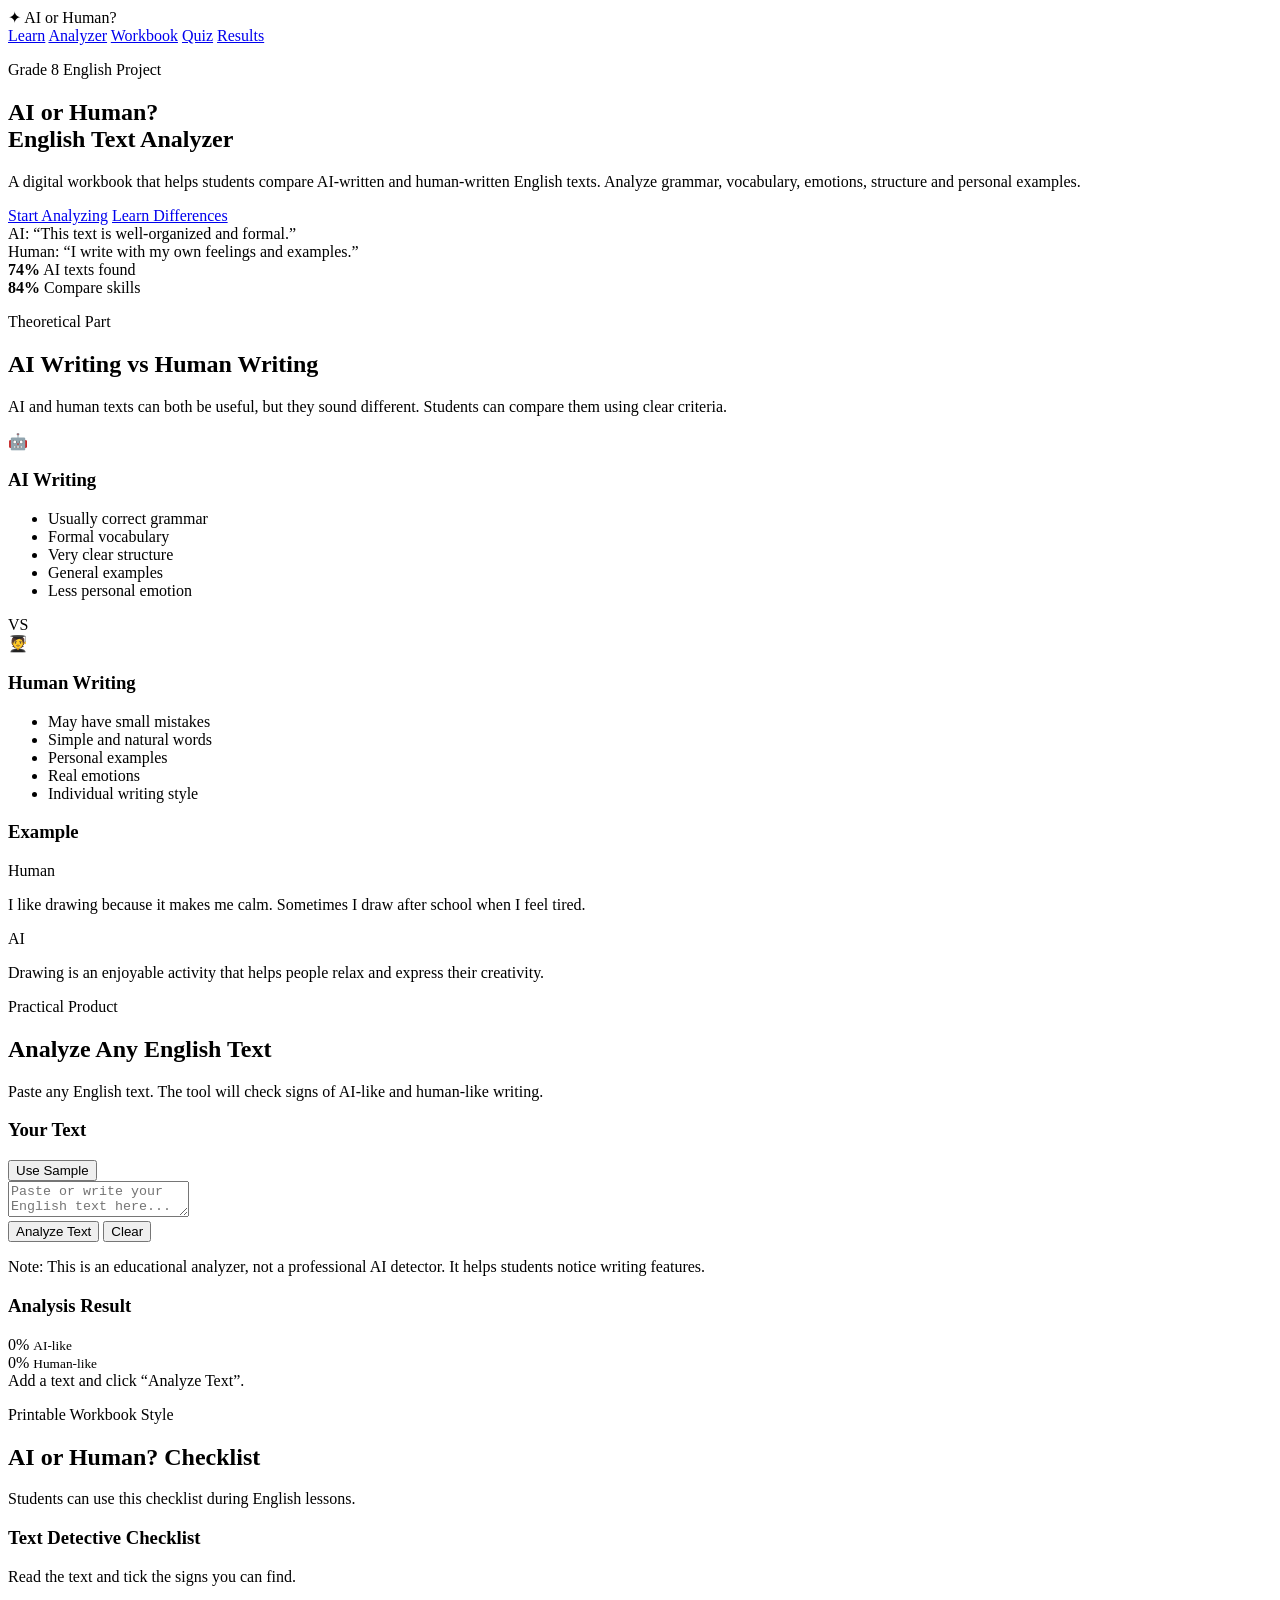
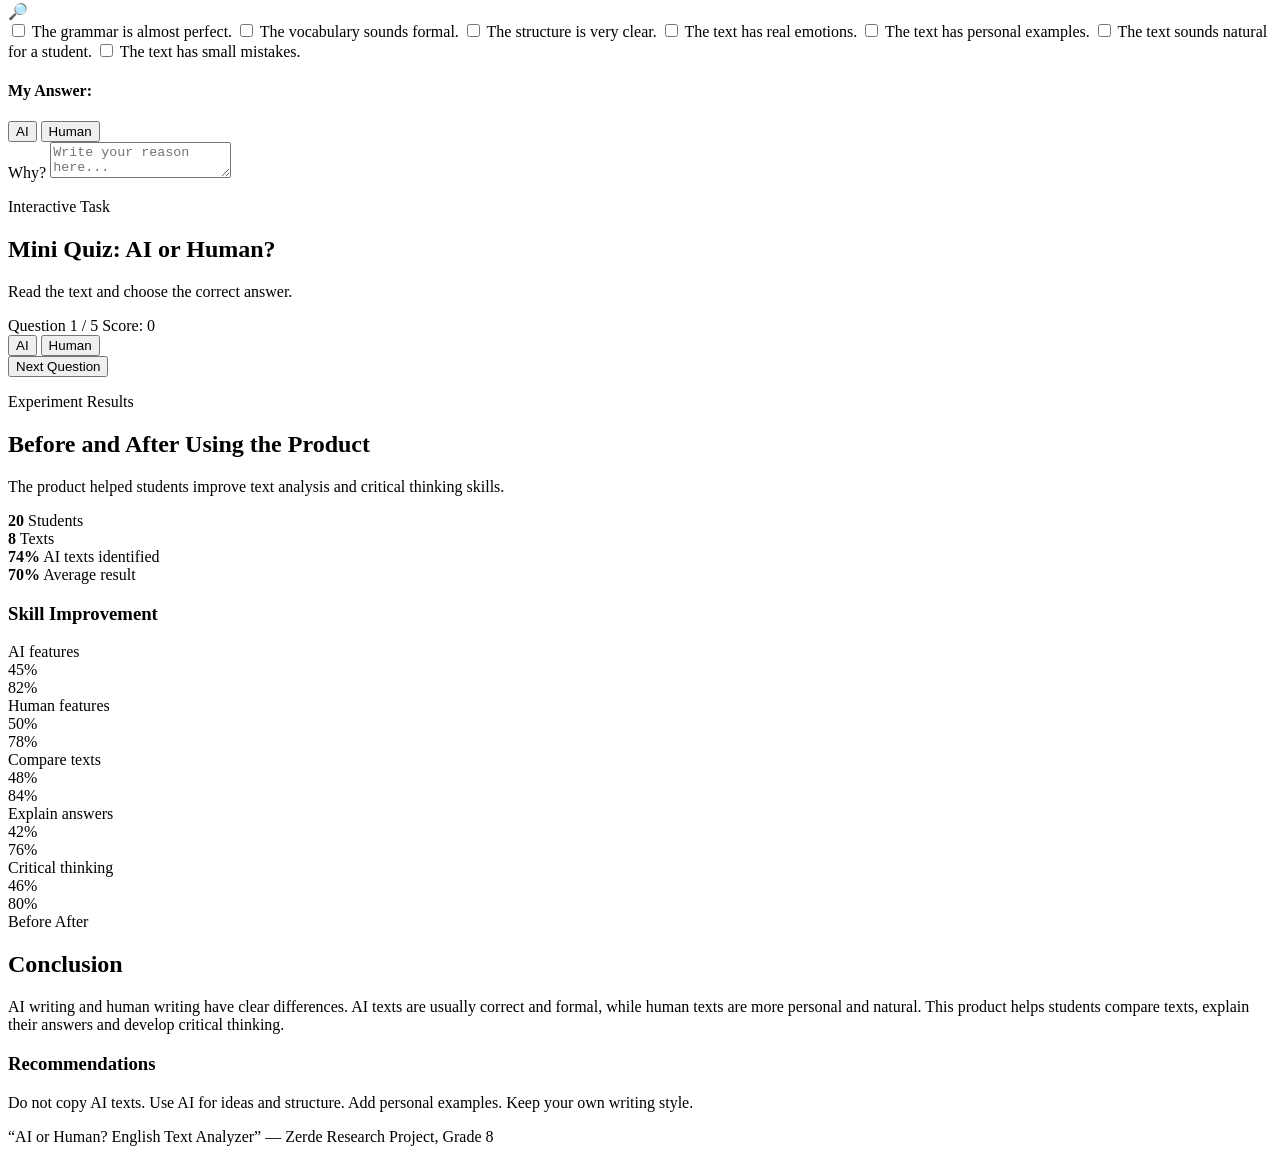
==== index.html @ d3df3024 "Add index.html for AI vs Human text analysis" ====
<!DOCTYPE html>
<html lang="en">
<head>
  <meta charset="UTF-8" />
  <meta name="viewport" content="width=device-width, initial-scale=1.0" />
  <title>AI or Human? English Text Analyzer</title>

  <link rel="stylesheet" href="css/style.css" />

  <link rel="preconnect" href="https://fonts.googleapis.com">
  <link rel="preconnect" href="https://fonts.gstatic.com" crossorigin>
  <link 
    href="https://fonts.googleapis.com/css2?family=Fredoka:wght@500;600;700&family=Nunito:wght@400;600;700;800&display=swap" 
    rel="stylesheet"
  >
</head>

<body>
  <header class="hero">
    <nav class="navbar">
      <div class="logo">
        <span class="logo-icon">✦</span>
        <span>AI or Human?</span>
      </div>

      <div class="nav-links">
        <a href="#learn">Learn</a>
        <a href="#analyzer">Analyzer</a>
        <a href="#workbook">Workbook</a>
        <a href="#quiz">Quiz</a>
        <a href="#results">Results</a>
      </div>
    </nav>

    <section class="hero-content">
      <div class="hero-text">
        <p class="tag">Grade 8 English Project</p>
        <h1>AI or Human? <br><span>English Text Analyzer</span></h1>
        <p class="hero-description">
          A digital workbook that helps students compare AI-written and human-written English texts.
          Analyze grammar, vocabulary, emotions, structure and personal examples.
        </p>

        <div class="hero-buttons">
          <a href="#analyzer" class="btn primary">Start Analyzing</a>
          <a href="#learn" class="btn secondary">Learn Differences</a>
        </div>
      </div>

      <div class="hero-card">
        <div class="robot-face">
          <div class="eyes">
            <span></span>
            <span></span>
          </div>
          <div class="mouth"></div>
        </div>

        <div class="chat-bubble ai">
          AI: “This text is well-organized and formal.”
        </div>

        <div class="chat-bubble human">
          Human: “I write with my own feelings and examples.”
        </div>

        <div class="mini-stats">
          <div>
            <strong>74%</strong>
            <span>AI texts found</span>
          </div>
          <div>
            <strong>84%</strong>
            <span>Compare skills</span>
          </div>
        </div>
      </div>
    </section>
  </header>

  <main>
    <section id="learn" class="section">
      <div class="section-heading">
        <p class="tag">Theoretical Part</p>
        <h2>AI Writing vs Human Writing</h2>
        <p>
          AI and human texts can both be useful, but they sound different.
          Students can compare them using clear criteria.
        </p>
      </div>

      <div class="comparison-grid">
        <div class="compare-card ai-card">
          <div class="card-icon">🤖</div>
          <h3>AI Writing</h3>
          <ul>
            <li>Usually correct grammar</li>
            <li>Formal vocabulary</li>
            <li>Very clear structure</li>
            <li>General examples</li>
            <li>Less personal emotion</li>
          </ul>
        </div>

        <div class="vs-circle">VS</div>

        <div class="compare-card human-card">
          <div class="card-icon">🧑‍🎓</div>
          <h3>Human Writing</h3>
          <ul>
            <li>May have small mistakes</li>
            <li>Simple and natural words</li>
            <li>Personal examples</li>
            <li>Real emotions</li>
            <li>Individual writing style</li>
          </ul>
        </div>
      </div>

      <div class="example-box">
        <h3>Example</h3>
        <div class="example-columns">
          <div>
            <span class="label human-label">Human</span>
            <p>I like drawing because it makes me calm. Sometimes I draw after school when I feel tired.</p>
          </div>

          <div>
            <span class="label ai-label">AI</span>
            <p>Drawing is an enjoyable activity that helps people relax and express their creativity.</p>
          </div>
        </div>
      </div>
    </section>

    <section id="analyzer" class="section analyzer-section">
      <div class="section-heading">
        <p class="tag">Practical Product</p>
        <h2>Analyze Any English Text</h2>
        <p>
          Paste any English text. The tool will check signs of AI-like and human-like writing.
        </p>
      </div>

      <div class="analyzer-layout">
        <div class="textarea-card">
          <div class="card-top">
            <h3>Your Text</h3>
            <button id="sampleBtn" class="small-btn">Use Sample</button>
          </div>

          <textarea 
            id="textInput" 
            placeholder="Paste or write your English text here..."
          ></textarea>

          <div class="analyzer-actions">
            <button id="analyzeBtn" class="btn primary">Analyze Text</button>
            <button id="clearBtn" class="btn ghost">Clear</button>
          </div>

          <p class="note">
            Note: This is an educational analyzer, not a professional AI detector.
            It helps students notice writing features.
          </p>
        </div>

        <div class="result-card">
          <h3>Analysis Result</h3>

          <div class="score-wrapper">
            <div class="circle-score" id="aiScoreCircle">
              <span id="aiPercent">0%</span>
              <small>AI-like</small>
            </div>

            <div class="circle-score human-score" id="humanScoreCircle">
              <span id="humanPercent">0%</span>
              <small>Human-like</small>
            </div>
          </div>

          <div class="result-verdict" id="verdict">
            Add a text and click “Analyze Text”.
          </div>

          <div class="feedback-list" id="feedbackList"></div>
        </div>
      </div>
    </section>

    <section id="workbook" class="section workbook-section">
      <div class="section-heading">
        <p class="tag">Printable Workbook Style</p>
        <h2>AI or Human? Checklist</h2>
        <p>
          Students can use this checklist during English lessons.
        </p>
      </div>

      <div class="workbook-card">
        <div class="workbook-header">
          <div>
            <h3>Text Detective Checklist</h3>
            <p>Read the text and tick the signs you can find.</p>
          </div>
          <div class="magnifier">🔎</div>
        </div>

        <div class="checklist">
          <label><input type="checkbox"> The grammar is almost perfect.</label>
          <label><input type="checkbox"> The vocabulary sounds formal.</label>
          <label><input type="checkbox"> The structure is very clear.</label>
          <label><input type="checkbox"> The text has real emotions.</label>
          <label><input type="checkbox"> The text has personal examples.</label>
          <label><input type="checkbox"> The text sounds natural for a student.</label>
          <label><input type="checkbox"> The text has small mistakes.</label>
        </div>

        <div class="answer-box">
          <h4>My Answer:</h4>
          <div class="choice-row">
            <button class="choice-chip">AI</button>
            <button class="choice-chip">Human</button>
          </div>

          <label for="reason">Why?</label>
          <textarea id="reason" placeholder="Write your reason here..."></textarea>
        </div>
      </div>
    </section>

    <section id="quiz" class="section quiz-section">
      <div class="section-heading">
        <p class="tag">Interactive Task</p>
        <h2>Mini Quiz: AI or Human?</h2>
        <p>
          Read the text and choose the correct answer.
        </p>
      </div>

      <div class="quiz-card">
        <div class="quiz-progress">
          <span id="questionNumber">Question 1 / 5</span>
          <span id="quizScore">Score: 0</span>
        </div>

        <div class="quiz-text" id="quizText"></div>

        <div class="quiz-buttons">
          <button class="btn ai-choice" data-answer="AI">AI</button>
          <button class="btn human-choice" data-answer="Human">Human</button>
        </div>

        <div class="quiz-feedback" id="quizFeedback"></div>

        <button id="nextBtn" class="btn secondary next-btn">Next Question</button>
      </div>
    </section>

    <section id="results" class="section results-section">
      <div class="section-heading">
        <p class="tag">Experiment Results</p>
        <h2>Before and After Using the Product</h2>
        <p>
          The product helped students improve text analysis and critical thinking skills.
        </p>
      </div>

      <div class="stats-grid">
        <div class="stat-card">
          <strong>20</strong>
          <span>Students</span>
        </div>
        <div class="stat-card">
          <strong>8</strong>
          <span>Texts</span>
        </div>
        <div class="stat-card">
          <strong>74%</strong>
          <span>AI texts identified</span>
        </div>
        <div class="stat-card">
          <strong>70%</strong>
          <span>Average result</span>
        </div>
      </div>

      <div class="bars-card">
        <h3>Skill Improvement</h3>

        <div class="bar-row">
          <span>AI features</span>
          <div class="bar-bg"><div class="bar before" style="width:45%">45%</div></div>
          <div class="bar-bg"><div class="bar after" style="width:82%">82%</div></div>
        </div>

        <div class="bar-row">
          <span>Human features</span>
          <div class="bar-bg"><div class="bar before" style="width:50%">50%</div></div>
          <div class="bar-bg"><div class="bar after" style="width:78%">78%</div></div>
        </div>

        <div class="bar-row">
          <span>Compare texts</span>
          <div class="bar-bg"><div class="bar before" style="width:48%">48%</div></div>
          <div class="bar-bg"><div class="bar after" style="width:84%">84%</div></div>
        </div>

        <div class="bar-row">
          <span>Explain answers</span>
          <div class="bar-bg"><div class="bar before" style="width:42%">42%</div></div>
          <div class="bar-bg"><div class="bar after" style="width:76%">76%</div></div>
        </div>

        <div class="bar-row">
          <span>Critical thinking</span>
          <div class="bar-bg"><div class="bar before" style="width:46%">46%</div></div>
          <div class="bar-bg"><div class="bar after" style="width:80%">80%</div></div>
        </div>

        <div class="legend">
          <span><i class="before-dot"></i> Before</span>
          <span><i class="after-dot"></i> After</span>
        </div>
      </div>
    </section>

    <section class="section conclusion-section">
      <div class="conclusion-card">
        <h2>Conclusion</h2>
        <p>
          AI writing and human writing have clear differences. AI texts are usually correct and formal,
          while human texts are more personal and natural. This product helps students compare texts,
          explain their answers and develop critical thinking.
        </p>

        <h3>Recommendations</h3>
        <div class="recommendations">
          <span>Do not copy AI texts.</span>
          <span>Use AI for ideas and structure.</span>
          <span>Add personal examples.</span>
          <span>Keep your own writing style.</span>
        </div>
      </div>
    </section>
  </main>

  <footer>
    <p>
      “AI or Human? English Text Analyzer” — Zerde Research Project, Grade 8
    </p>
  </footer>

  <script src="js/script.js"></script>
</body>
</html>
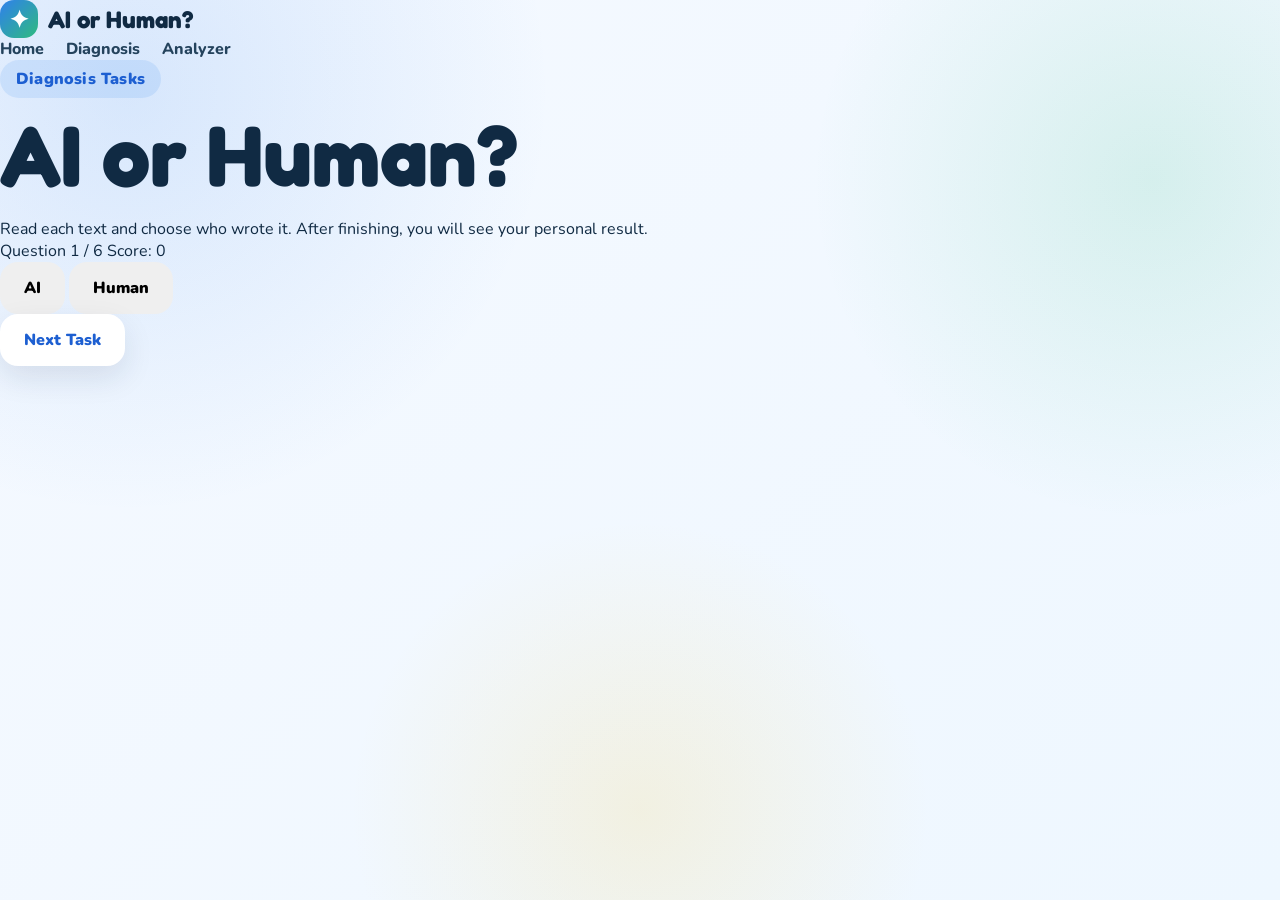
==== commit 571a5075: "Update index.html" ====
--- a/index.html
+++ b/index.html
@@ -3,355 +3,58 @@
 <head>
   <meta charset="UTF-8" />
   <meta name="viewport" content="width=device-width, initial-scale=1.0" />
-  <title>AI or Human? English Text Analyzer</title>
-
+  <title>Diagnosis Tasks</title>
   <link rel="stylesheet" href="css/style.css" />
 
   <link rel="preconnect" href="https://fonts.googleapis.com">
   <link rel="preconnect" href="https://fonts.gstatic.com" crossorigin>
   <link 
-    href="https://fonts.googleapis.com/css2?family=Fredoka:wght@500;600;700&family=Nunito:wght@400;600;700;800&display=swap" 
-    rel="stylesheet"
-  >
+    href="https://fonts.googleapis.com/css2?family=Fredoka:wght@500;600;700&family=Nunito:wght@400;600;700;800;900&display=swap" 
+    rel="stylesheet">
 </head>
 
 <body>
-  <header class="hero">
-    <nav class="navbar">
-      <div class="logo">
-        <span class="logo-icon">✦</span>
-        <span>AI or Human?</span>
+  <nav class="nav page-nav">
+    <div class="logo">
+      <span class="logo-icon">✦</span>
+      <span>AI or Human?</span>
+    </div>
+
+    <div class="nav-links">
+      <a href="index.html">Home</a>
+      <a href="tasks.html">Diagnosis</a>
+      <a href="analyzer.html">Analyzer</a>
+    </div>
+  </nav>
+
+  <main class="page-main">
+    <section class="section-title">
+      <p class="tag">Diagnosis Tasks</p>
+      <h1 class="page-title">AI or Human?</h1>
+      <p>
+        Read each text and choose who wrote it. After finishing, you will see your personal result.
+      </p>
+    </section>
+
+    <section class="diagnosis-card">
+      <div class="progress-row">
+        <span id="questionCounter">Question 1 / 6</span>
+        <span id="liveScore">Score: 0</span>
       </div>
 
-      <div class="nav-links">
-        <a href="#learn">Learn</a>
-        <a href="#analyzer">Analyzer</a>
-        <a href="#workbook">Workbook</a>
-        <a href="#quiz">Quiz</a>
-        <a href="#results">Results</a>
-      </div>
-    </nav>
+      <div class="task-text" id="taskText"></div>
 
-    <section class="hero-content">
-      <div class="hero-text">
-        <p class="tag">Grade 8 English Project</p>
-        <h1>AI or Human? <br><span>English Text Analyzer</span></h1>
-        <p class="hero-description">
-          A digital workbook that helps students compare AI-written and human-written English texts.
-          Analyze grammar, vocabulary, emotions, structure and personal examples.
-        </p>
-
-        <div class="hero-buttons">
-          <a href="#analyzer" class="btn primary">Start Analyzing</a>
-          <a href="#learn" class="btn secondary">Learn Differences</a>
-        </div>
+      <div class="task-buttons">
+        <button class="btn ai-btn" id="aiBtn">AI</button>
+        <button class="btn human-btn" id="humanBtn">Human</button>
       </div>
 
-      <div class="hero-card">
-        <div class="robot-face">
-          <div class="eyes">
-            <span></span>
-            <span></span>
-          </div>
-          <div class="mouth"></div>
-        </div>
+      <div class="task-feedback" id="taskFeedback"></div>
 
-        <div class="chat-bubble ai">
-          AI: “This text is well-organized and formal.”
-        </div>
-
-        <div class="chat-bubble human">
-          Human: “I write with my own feelings and examples.”
-        </div>
-
-        <div class="mini-stats">
-          <div>
-            <strong>74%</strong>
-            <span>AI texts found</span>
-          </div>
-          <div>
-            <strong>84%</strong>
-            <span>Compare skills</span>
-          </div>
-        </div>
-      </div>
-    </section>
-  </header>
-
-  <main>
-    <section id="learn" class="section">
-      <div class="section-heading">
-        <p class="tag">Theoretical Part</p>
-        <h2>AI Writing vs Human Writing</h2>
-        <p>
-          AI and human texts can both be useful, but they sound different.
-          Students can compare them using clear criteria.
-        </p>
-      </div>
-
-      <div class="comparison-grid">
-        <div class="compare-card ai-card">
-          <div class="card-icon">🤖</div>
-          <h3>AI Writing</h3>
-          <ul>
-            <li>Usually correct grammar</li>
-            <li>Formal vocabulary</li>
-            <li>Very clear structure</li>
-            <li>General examples</li>
-            <li>Less personal emotion</li>
-          </ul>
-        </div>
-
-        <div class="vs-circle">VS</div>
-
-        <div class="compare-card human-card">
-          <div class="card-icon">🧑‍🎓</div>
-          <h3>Human Writing</h3>
-          <ul>
-            <li>May have small mistakes</li>
-            <li>Simple and natural words</li>
-            <li>Personal examples</li>
-            <li>Real emotions</li>
-            <li>Individual writing style</li>
-          </ul>
-        </div>
-      </div>
-
-      <div class="example-box">
-        <h3>Example</h3>
-        <div class="example-columns">
-          <div>
-            <span class="label human-label">Human</span>
-            <p>I like drawing because it makes me calm. Sometimes I draw after school when I feel tired.</p>
-          </div>
-
-          <div>
-            <span class="label ai-label">AI</span>
-            <p>Drawing is an enjoyable activity that helps people relax and express their creativity.</p>
-          </div>
-        </div>
-      </div>
-    </section>
-
-    <section id="analyzer" class="section analyzer-section">
-      <div class="section-heading">
-        <p class="tag">Practical Product</p>
-        <h2>Analyze Any English Text</h2>
-        <p>
-          Paste any English text. The tool will check signs of AI-like and human-like writing.
-        </p>
-      </div>
-
-      <div class="analyzer-layout">
-        <div class="textarea-card">
-          <div class="card-top">
-            <h3>Your Text</h3>
-            <button id="sampleBtn" class="small-btn">Use Sample</button>
-          </div>
-
-          <textarea 
-            id="textInput" 
-            placeholder="Paste or write your English text here..."
-          ></textarea>
-
-          <div class="analyzer-actions">
-            <button id="analyzeBtn" class="btn primary">Analyze Text</button>
-            <button id="clearBtn" class="btn ghost">Clear</button>
-          </div>
-
-          <p class="note">
-            Note: This is an educational analyzer, not a professional AI detector.
-            It helps students notice writing features.
-          </p>
-        </div>
-
-        <div class="result-card">
-          <h3>Analysis Result</h3>
-
-          <div class="score-wrapper">
-            <div class="circle-score" id="aiScoreCircle">
-              <span id="aiPercent">0%</span>
-              <small>AI-like</small>
-            </div>
-
-            <div class="circle-score human-score" id="humanScoreCircle">
-              <span id="humanPercent">0%</span>
-              <small>Human-like</small>
-            </div>
-          </div>
-
-          <div class="result-verdict" id="verdict">
-            Add a text and click “Analyze Text”.
-          </div>
-
-          <div class="feedback-list" id="feedbackList"></div>
-        </div>
-      </div>
-    </section>
-
-    <section id="workbook" class="section workbook-section">
-      <div class="section-heading">
-        <p class="tag">Printable Workbook Style</p>
-        <h2>AI or Human? Checklist</h2>
-        <p>
-          Students can use this checklist during English lessons.
-        </p>
-      </div>
-
-      <div class="workbook-card">
-        <div class="workbook-header">
-          <div>
-            <h3>Text Detective Checklist</h3>
-            <p>Read the text and tick the signs you can find.</p>
-          </div>
-          <div class="magnifier">🔎</div>
-        </div>
-
-        <div class="checklist">
-          <label><input type="checkbox"> The grammar is almost perfect.</label>
-          <label><input type="checkbox"> The vocabulary sounds formal.</label>
-          <label><input type="checkbox"> The structure is very clear.</label>
-          <label><input type="checkbox"> The text has real emotions.</label>
-          <label><input type="checkbox"> The text has personal examples.</label>
-          <label><input type="checkbox"> The text sounds natural for a student.</label>
-          <label><input type="checkbox"> The text has small mistakes.</label>
-        </div>
-
-        <div class="answer-box">
-          <h4>My Answer:</h4>
-          <div class="choice-row">
-            <button class="choice-chip">AI</button>
-            <button class="choice-chip">Human</button>
-          </div>
-
-          <label for="reason">Why?</label>
-          <textarea id="reason" placeholder="Write your reason here..."></textarea>
-        </div>
-      </div>
-    </section>
-
-    <section id="quiz" class="section quiz-section">
-      <div class="section-heading">
-        <p class="tag">Interactive Task</p>
-        <h2>Mini Quiz: AI or Human?</h2>
-        <p>
-          Read the text and choose the correct answer.
-        </p>
-      </div>
-
-      <div class="quiz-card">
-        <div class="quiz-progress">
-          <span id="questionNumber">Question 1 / 5</span>
-          <span id="quizScore">Score: 0</span>
-        </div>
-
-        <div class="quiz-text" id="quizText"></div>
-
-        <div class="quiz-buttons">
-          <button class="btn ai-choice" data-answer="AI">AI</button>
-          <button class="btn human-choice" data-answer="Human">Human</button>
-        </div>
-
-        <div class="quiz-feedback" id="quizFeedback"></div>
-
-        <button id="nextBtn" class="btn secondary next-btn">Next Question</button>
-      </div>
-    </section>
-
-    <section id="results" class="section results-section">
-      <div class="section-heading">
-        <p class="tag">Experiment Results</p>
-        <h2>Before and After Using the Product</h2>
-        <p>
-          The product helped students improve text analysis and critical thinking skills.
-        </p>
-      </div>
-
-      <div class="stats-grid">
-        <div class="stat-card">
-          <strong>20</strong>
-          <span>Students</span>
-        </div>
-        <div class="stat-card">
-          <strong>8</strong>
-          <span>Texts</span>
-        </div>
-        <div class="stat-card">
-          <strong>74%</strong>
-          <span>AI texts identified</span>
-        </div>
-        <div class="stat-card">
-          <strong>70%</strong>
-          <span>Average result</span>
-        </div>
-      </div>
-
-      <div class="bars-card">
-        <h3>Skill Improvement</h3>
-
-        <div class="bar-row">
-          <span>AI features</span>
-          <div class="bar-bg"><div class="bar before" style="width:45%">45%</div></div>
-          <div class="bar-bg"><div class="bar after" style="width:82%">82%</div></div>
-        </div>
-
-        <div class="bar-row">
-          <span>Human features</span>
-          <div class="bar-bg"><div class="bar before" style="width:50%">50%</div></div>
-          <div class="bar-bg"><div class="bar after" style="width:78%">78%</div></div>
-        </div>
-
-        <div class="bar-row">
-          <span>Compare texts</span>
-          <div class="bar-bg"><div class="bar before" style="width:48%">48%</div></div>
-          <div class="bar-bg"><div class="bar after" style="width:84%">84%</div></div>
-        </div>
-
-        <div class="bar-row">
-          <span>Explain answers</span>
-          <div class="bar-bg"><div class="bar before" style="width:42%">42%</div></div>
-          <div class="bar-bg"><div class="bar after" style="width:76%">76%</div></div>
-        </div>
-
-        <div class="bar-row">
-          <span>Critical thinking</span>
-          <div class="bar-bg"><div class="bar before" style="width:46%">46%</div></div>
-          <div class="bar-bg"><div class="bar after" style="width:80%">80%</div></div>
-        </div>
-
-        <div class="legend">
-          <span><i class="before-dot"></i> Before</span>
-          <span><i class="after-dot"></i> After</span>
-        </div>
-      </div>
-    </section>
-
-    <section class="section conclusion-section">
-      <div class="conclusion-card">
-        <h2>Conclusion</h2>
-        <p>
-          AI writing and human writing have clear differences. AI texts are usually correct and formal,
-          while human texts are more personal and natural. This product helps students compare texts,
-          explain their answers and develop critical thinking.
-        </p>
-
-        <h3>Recommendations</h3>
-        <div class="recommendations">
-          <span>Do not copy AI texts.</span>
-          <span>Use AI for ideas and structure.</span>
-          <span>Add personal examples.</span>
-          <span>Keep your own writing style.</span>
-        </div>
-      </div>
+      <button class="btn secondary next-task" id="nextBtn">Next Task</button>
     </section>
   </main>
 
-  <footer>
-    <p>
-      “AI or Human? English Text Analyzer” — Zerde Research Project, Grade 8
-    </p>
-  </footer>
-
-  <script src="js/script.js"></script>
+  <script src="js/tasks.js"></script>
 </body>
 </html>
--- a/css/style.css
+++ b/css/style.css
@@ -0,0 +1,963 @@
+:root {
+  --dark: #102a43;
+  --blue: #2f80ed;
+  --blue-dark: #1d5fd1;
+  --green: #2fbb7f;
+  --yellow: #f7c948;
+  --orange: #ff8a3d;
+  --pink: #ff6b9a;
+  --purple: #7c3aed;
+  --light: #f5f9ff;
+  --white: #ffffff;
+  --gray: #6b7280;
+  --shadow: 0 20px 50px rgba(16, 42, 67, 0.15);
+  --radius: 28px;
+}
+
+* {
+  margin: 0;
+  padding: 0;
+  box-sizing: border-box;
+}
+
+html {
+  scroll-behavior: smooth;
+}
+
+body {
+  font-family: "Nunito", sans-serif;
+  background: var(--light);
+  color: var(--dark);
+  overflow-x: hidden;
+}
+
+body::before {
+  content: "";
+  position: fixed;
+  inset: 0;
+  z-index: -2;
+  background:
+    radial-gradient(circle at 10% 10%, rgba(47, 128, 237, 0.15), transparent 30%),
+    radial-gradient(circle at 90% 20%, rgba(47, 187, 127, 0.14), transparent 25%),
+    radial-gradient(circle at 50% 90%, rgba(247, 201, 72, 0.16), transparent 28%),
+    linear-gradient(135deg, #f5f9ff, #eef7ff);
+}
+
+a {
+  text-decoration: none;
+  color: inherit;
+}
+
+ul {
+  list-style: none;
+}
+
+.hero {
+  min-height: 100vh;
+  padding: 24px 7%;
+  position: relative;
+}
+
+.navbar {
+  max-width: 1200px;
+  margin: 0 auto;
+  padding: 18px 22px;
+  border-radius: 999px;
+  background: rgba(255, 255, 255, 0.8);
+  box-shadow: 0 10px 30px rgba(16, 42, 67, 0.08);
+  backdrop-filter: blur(16px);
+  display: flex;
+  align-items: center;
+  justify-content: space-between;
+}
+
+.logo {
+  font-family: "Fredoka", sans-serif;
+  font-size: 24px;
+  font-weight: 700;
+  display: flex;
+  align-items: center;
+  gap: 10px;
+}
+
+.logo-icon {
+  width: 38px;
+  height: 38px;
+  border-radius: 14px;
+  background: linear-gradient(135deg, var(--blue), var(--green));
+  color: var(--white);
+  display: grid;
+  place-items: center;
+}
+
+.nav-links {
+  display: flex;
+  gap: 22px;
+  font-weight: 800;
+  color: #24435d;
+}
+
+.nav-links a {
+  transition: 0.25s;
+}
+
+.nav-links a:hover {
+  color: var(--blue);
+}
+
+.hero-content {
+  max-width: 1200px;
+  min-height: calc(100vh - 110px);
+  margin: 0 auto;
+  display: grid;
+  grid-template-columns: 1.05fr 0.95fr;
+  align-items: center;
+  gap: 50px;
+}
+
+.tag {
+  display: inline-block;
+  padding: 8px 16px;
+  background: rgba(47, 128, 237, 0.12);
+  color: var(--blue-dark);
+  border-radius: 999px;
+  font-weight: 900;
+  margin-bottom: 16px;
+  letter-spacing: 0.2px;
+}
+
+h1, h2, h3 {
+  font-family: "Fredoka", sans-serif;
+}
+
+h1 {
+  font-size: clamp(48px, 7vw, 86px);
+  line-height: 0.95;
+  margin-bottom: 22px;
+}
+
+h1 span {
+  color: var(--blue);
+}
+
+.hero-description {
+  font-size: 20px;
+  line-height: 1.65;
+  color: #3d5870;
+  max-width: 650px;
+}
+
+.hero-buttons {
+  display: flex;
+  gap: 15px;
+  margin-top: 32px;
+  flex-wrap: wrap;
+}
+
+.btn {
+  border: none;
+  cursor: pointer;
+  padding: 15px 24px;
+  border-radius: 18px;
+  font-family: "Nunito", sans-serif;
+  font-weight: 900;
+  font-size: 16px;
+  transition: 0.25s;
+  display: inline-flex;
+  align-items: center;
+  justify-content: center;
+}
+
+.btn.primary {
+  background: linear-gradient(135deg, var(--blue), var(--purple));
+  color: var(--white);
+  box-shadow: 0 12px 30px rgba(47, 128, 237, 0.3);
+}
+
+.btn.primary:hover {
+  transform: translateY(-3px);
+}
+
+.btn.secondary {
+  background: var(--white);
+  color: var(--blue-dark);
+  box-shadow: 0 12px 30px rgba(16, 42, 67, 0.1);
+}
+
+.btn.secondary:hover {
+  transform: translateY(-3px);
+}
+
+.btn.ghost {
+  background: transparent;
+  color: var(--blue-dark);
+  border: 2px solid rgba(47, 128, 237, 0.22);
+}
+
+.hero-card {
+  position: relative;
+  min-height: 520px;
+  border-radius: 40px;
+  background:
+    linear-gradient(160deg, rgba(255,255,255,0.95), rgba(255,255,255,0.65)),
+    radial-gradient(circle at 70% 15%, rgba(247, 201, 72, 0.35), transparent 35%),
+    radial-gradient(circle at 20% 80%, rgba(47, 187, 127, 0.25), transparent 30%);
+  box-shadow: var(--shadow);
+  padding: 35px;
+  overflow: hidden;
+}
+
+.hero-card::before {
+  content: "ABC";
+  position: absolute;
+  top: 28px;
+  right: 30px;
+  color: rgba(47, 128, 237, 0.12);
+  font-size: 80px;
+  font-weight: 900;
+  transform: rotate(10deg);
+}
+
+.robot-face {
+  width: 220px;
+  height: 170px;
+  background: linear-gradient(135deg, #dff3ff, #ffffff);
+  border: 5px solid #c8e7ff;
+  border-radius: 40px;
+  margin: 40px auto 25px;
+  position: relative;
+  box-shadow: 0 20px 35px rgba(47, 128, 237, 0.18);
+}
+
+.robot-face::before {
+  content: "";
+  position: absolute;
+  top: -45px;
+  left: 50%;
+  width: 5px;
+  height: 45px;
+  background: #84bdf7;
+  transform: translateX(-50%);
+}
+
+.robot-face::after {
+  content: "";
+  position: absolute;
+  top: -60px;
+  left: 50%;
+  width: 22px;
+  height: 22px;
+  background: var(--yellow);
+  border-radius: 50%;
+  transform: translateX(-50%);
+}
+
+.eyes {
+  display: flex;
+  justify-content: center;
+  gap: 42px;
+  padding-top: 48px;
+}
+
+.eyes span {
+  width: 32px;
+  height: 32px;
+  background: var(--blue);
+  border-radius: 50%;
+}
+
+.mouth {
+  width: 80px;
+  height: 22px;
+  border-bottom: 8px solid var(--green);
+  border-radius: 0 0 80px 80px;
+  margin: 28px auto 0;
+}
+
+.chat-bubble {
+  background: var(--white);
+  padding: 16px 18px;
+  border-radius: 24px;
+  box-shadow: 0 12px 25px rgba(16, 42, 67, 0.1);
+  max-width: 330px;
+  font-weight: 800;
+  line-height: 1.4;
+}
+
+.chat-bubble.ai {
+  margin: 10px 0 20px auto;
+  border-left: 6px solid var(--blue);
+}
+
+.chat-bubble.human {
+  margin: 0 auto 25px 0;
+  border-left: 6px solid var(--green);
+}
+
+.mini-stats {
+  display: grid;
+  grid-template-columns: 1fr 1fr;
+  gap: 14px;
+}
+
+.mini-stats div {
+  background: rgba(255,255,255,0.85);
+  border-radius: 24px;
+  padding: 20px;
+  text-align: center;
+  box-shadow: 0 10px 25px rgba(16, 42, 67, 0.08);
+}
+
+.mini-stats strong {
+  display: block;
+  font-size: 36px;
+  color: var(--blue);
+  font-family: "Fredoka", sans-serif;
+}
+
+.mini-stats span {
+  color: var(--gray);
+  font-weight: 800;
+}
+
+.section {
+  padding: 90px 7%;
+}
+
+.section-heading {
+  max-width: 760px;
+  text-align: center;
+  margin: 0 auto 42px;
+}
+
+.section-heading h2 {
+  font-size: clamp(34px, 4vw, 54px);
+  margin-bottom: 14px;
+}
+
+.section-heading p {
+  color: #49647a;
+  font-size: 18px;
+  line-height: 1.65;
+}
+
+.comparison-grid {
+  max-width: 1100px;
+  margin: 0 auto;
+  display: grid;
+  grid-template-columns: 1fr 90px 1fr;
+  gap: 25px;
+  align-items: center;
+}
+
+.compare-card {
+  background: var(--white);
+  padding: 34px;
+  border-radius: var(--radius);
+  box-shadow: var(--shadow);
+  position: relative;
+  overflow: hidden;
+}
+
+.compare-card::after {
+  content: "";
+  position: absolute;
+  width: 130px;
+  height: 130px;
+  right: -45px;
+  bottom: -45px;
+  border-radius: 50%;
+  background: rgba(47, 128, 237, 0.13);
+}
+
+.human-card::after {
+  background: rgba(47, 187, 127, 0.13);
+}
+
+.card-icon {
+  font-size: 55px;
+  margin-bottom: 12px;
+}
+
+.compare-card h3 {
+  font-size: 32px;
+  margin-bottom: 20px;
+}
+
+.compare-card li {
+  padding: 13px 0 13px 34px;
+  font-weight: 800;
+  position: relative;
+  border-bottom: 1px dashed rgba(16, 42, 67, 0.12);
+}
+
+.compare-card li::before {
+  content: "✓";
+  position: absolute;
+  left: 0;
+  color: var(--green);
+  font-weight: 900;
+}
+
+.vs-circle {
+  width: 90px;
+  height: 90px;
+  border-radius: 50%;
+  background: linear-gradient(135deg, var(--yellow), var(--orange));
+  display: grid;
+  place-items: center;
+  color: var(--white);
+  font-family: "Fredoka", sans-serif;
+  font-size: 28px;
+  box-shadow: 0 15px 35px rgba(255, 138, 61, 0.25);
+}
+
+.example-box {
+  max-width: 1100px;
+  margin: 35px auto 0;
+  background: linear-gradient(135deg, #ffffff, #f9fcff);
+  border-radius: var(--radius);
+  padding: 30px;
+  box-shadow: var(--shadow);
+}
+
+.example-box h3 {
+  font-size: 30px;
+  margin-bottom: 20px;
+}
+
+.example-columns {
+  display: grid;
+  grid-template-columns: 1fr 1fr;
+  gap: 18px;
+}
+
+.example-columns div {
+  padding: 22px;
+  border-radius: 22px;
+  background: #f4f8ff;
+}
+
+.example-columns p {
+  margin-top: 12px;
+  line-height: 1.6;
+  font-weight: 700;
+}
+
+.label {
+  display: inline-block;
+  border-radius: 999px;
+  padding: 7px 13px;
+  font-weight: 900;
+}
+
+.human-label {
+  background: rgba(47, 187, 127, 0.15);
+  color: #128755;
+}
+
+.ai-label {
+  background: rgba(47, 128, 237, 0.15);
+  color: var(--blue-dark);
+}
+
+.analyzer-layout {
+  max-width: 1150px;
+  margin: 0 auto;
+  display: grid;
+  grid-template-columns: 1.1fr 0.9fr;
+  gap: 26px;
+}
+
+.textarea-card,
+.result-card,
+.workbook-card,
+.quiz-card,
+.bars-card,
+.conclusion-card {
+  background: rgba(255,255,255,0.92);
+  border-radius: var(--radius);
+  padding: 30px;
+  box-shadow: var(--shadow);
+}
+
+.card-top,
+.quiz-progress,
+.workbook-header {
+  display: flex;
+  align-items: center;
+  justify-content: space-between;
+  gap: 14px;
+  margin-bottom: 18px;
+}
+
+.small-btn {
+  border: none;
+  background: rgba(47, 187, 127, 0.14);
+  color: #128755;
+  padding: 10px 15px;
+  border-radius: 14px;
+  font-weight: 900;
+  cursor: pointer;
+}
+
+textarea {
+  width: 100%;
+  min-height: 270px;
+  border: 2px solid rgba(47, 128, 237, 0.18);
+  border-radius: 22px;
+  padding: 18px;
+  font-size: 16px;
+  font-family: "Nunito", sans-serif;
+  color: var(--dark);
+  resize: vertical;
+  outline: none;
+  background: #fbfdff;
+}
+
+textarea:focus {
+  border-color: var(--blue);
+  box-shadow: 0 0 0 4px rgba(47, 128, 237, 0.08);
+}
+
+.analyzer-actions {
+  display: flex;
+  gap: 12px;
+  margin-top: 16px;
+  flex-wrap: wrap;
+}
+
+.note {
+  color: var(--gray);
+  font-size: 14px;
+  line-height: 1.5;
+  margin-top: 16px;
+}
+
+.result-card h3,
+.textarea-card h3,
+.workbook-card h3,
+.quiz-card h3,
+.bars-card h3 {
+  font-size: 28px;
+}
+
+.score-wrapper {
+  display: flex;
+  gap: 18px;
+  margin: 25px 0;
+  justify-content: center;
+}
+
+.circle-score {
+  width: 150px;
+  height: 150px;
+  border-radius: 50%;
+  background:
+    conic-gradient(var(--blue) 0deg, var(--blue) 0deg, #e6eef8 0deg);
+  display: grid;
+  place-items: center;
+  position: relative;
+}
+
+.circle-score::before {
+  content: "";
+  position: absolute;
+  width: 118px;
+  height: 118px;
+  border-radius: 50%;
+  background: white;
+}
+
+.circle-score span,
+.circle-score small {
+  position: relative;
+  z-index: 1;
+  display: block;
+  text-align: center;
+}
+
+.circle-score span {
+  font-size: 34px;
+  font-weight: 900;
+  color: var(--blue);
+  font-family: "Fredoka", sans-serif;
+}
+
+.circle-score small {
+  color: var(--gray);
+  font-weight: 900;
+}
+
+.human-score span {
+  color: var(--green);
+}
+
+.result-verdict {
+  padding: 18px;
+  border-radius: 20px;
+  background: #f3f8ff;
+  font-weight: 900;
+  line-height: 1.5;
+  margin-bottom: 18px;
+}
+
+.feedback-list {
+  display: grid;
+  gap: 12px;
+}
+
+.feedback-item {
+  padding: 15px;
+  border-radius: 18px;
+  background: #f8fbff;
+  border-left: 5px solid var(--blue);
+  font-weight: 800;
+  line-height: 1.45;
+}
+
+.feedback-item.human-type {
+  border-left-color: var(--green);
+}
+
+.workbook-card {
+  max-width: 900px;
+  margin: 0 auto;
+  background:
+    linear-gradient(white, white) padding-box,
+    repeating-linear-gradient(
+      45deg,
+      rgba(47, 128, 237, 0.4) 0 12px,
+      rgba(47, 187, 127, 0.4) 12px 24px,
+      rgba(247, 201, 72, 0.4) 24px 36px
+    ) border-box;
+  border: 6px solid transparent;
+}
+
+.magnifier {
+  font-size: 50px;
+}
+
+.workbook-header p {
+  color: var(--gray);
+  font-weight: 800;
+  margin-top: 6px;
+}
+
+.checklist {
+  display: grid;
+  grid-template-columns: 1fr 1fr;
+  gap: 14px;
+  margin: 22px 0;
+}
+
+.checklist label {
+  background: #f4f8ff;
+  padding: 15px;
+  border-radius: 18px;
+  font-weight: 850;
+  cursor: pointer;
+}
+
+.checklist input {
+  transform: scale(1.2);
+  margin-right: 10px;
+}
+
+.answer-box {
+  border-top: 2px dashed rgba(16, 42, 67, 0.16);
+  padding-top: 22px;
+}
+
+.answer-box h4 {
+  font-size: 22px;
+  margin-bottom: 14px;
+}
+
+.choice-row {
+  display: flex;
+  gap: 12px;
+  margin-bottom: 18px;
+}
+
+.choice-chip {
+  border: none;
+  background: linear-gradient(135deg, var(--blue), var(--purple));
+  color: white;
+  padding: 12px 22px;
+  border-radius: 999px;
+  font-weight: 900;
+}
+
+.choice-chip:last-child {
+  background: linear-gradient(135deg, var(--green), #16a085);
+}
+
+.answer-box textarea {
+  min-height: 120px;
+  margin-top: 8px;
+}
+
+.quiz-card {
+  max-width: 850px;
+  margin: 0 auto;
+}
+
+.quiz-progress span {
+  background: #f4f8ff;
+  padding: 10px 14px;
+  border-radius: 999px;
+  font-weight: 900;
+}
+
+.quiz-text {
+  background: linear-gradient(135deg, #f4f8ff, #ffffff);
+  border-radius: 24px;
+  padding: 26px;
+  font-size: 20px;
+  line-height: 1.65;
+  font-weight: 800;
+  margin-bottom: 20px;
+  border: 2px dashed rgba(47, 128, 237, 0.2);
+}
+
+.quiz-buttons {
+  display: grid;
+  grid-template-columns: 1fr 1fr;
+  gap: 14px;
+}
+
+.ai-choice {
+  background: linear-gradient(135deg, var(--blue), var(--purple));
+  color: white;
+}
+
+.human-choice {
+  background: linear-gradient(135deg, var(--green), #14a56f);
+  color: white;
+}
+
+.quiz-feedback {
+  margin-top: 18px;
+  padding: 18px;
+  border-radius: 18px;
+  background: #f4f8ff;
+  font-weight: 900;
+  line-height: 1.5;
+  display: none;
+}
+
+.next-btn {
+  margin-top: 16px;
+  display: none;
+}
+
+.stats-grid {
+  max-width: 1050px;
+  margin: 0 auto 26px;
+  display: grid;
+  grid-template-columns: repeat(4, 1fr);
+  gap: 18px;
+}
+
+.stat-card {
+  background: white;
+  border-radius: 24px;
+  padding: 28px;
+  text-align: center;
+  box-shadow: var(--shadow);
+}
+
+.stat-card strong {
+  display: block;
+  font-size: 44px;
+  font-family: "Fredoka", sans-serif;
+  color: var(--blue);
+}
+
+.stat-card span {
+  font-weight: 900;
+  color: var(--gray);
+}
+
+.bars-card {
+  max-width: 1050px;
+  margin: 0 auto;
+}
+
+.bar-row {
+  display: grid;
+  grid-template-columns: 180px 1fr 1fr;
+  gap: 14px;
+  align-items: center;
+  margin: 15px 0;
+}
+
+.bar-row span {
+  font-weight: 900;
+}
+
+.bar-bg {
+  background: #edf3fb;
+  border-radius: 999px;
+  overflow: hidden;
+  height: 30px;
+}
+
+.bar {
+  height: 100%;
+  border-radius: 999px;
+  color: white;
+  display: flex;
+  align-items: center;
+  justify-content: flex-end;
+  padding-right: 12px;
+  font-size: 13px;
+  font-weight: 900;
+}
+
+.before {
+  background: linear-gradient(135deg, #94a3b8, #64748b);
+}
+
+.after {
+  background: linear-gradient(135deg, var(--green), var(--blue));
+}
+
+.legend {
+  display: flex;
+  justify-content: center;
+  gap: 25px;
+  margin-top: 25px;
+  font-weight: 900;
+}
+
+.legend i {
+  width: 14px;
+  height: 14px;
+  border-radius: 50%;
+  display: inline-block;
+  margin-right: 8px;
+}
+
+.before-dot {
+  background: #64748b;
+}
+
+.after-dot {
+  background: var(--green);
+}
+
+.conclusion-card {
+  max-width: 950px;
+  margin: 0 auto;
+  text-align: center;
+  background:
+    linear-gradient(135deg, rgba(255,255,255,0.95), rgba(255,255,255,0.83)),
+    radial-gradient(circle at 20% 20%, rgba(47,128,237,0.18), transparent 35%);
+}
+
+.conclusion-card h2 {
+  font-size: 44px;
+  margin-bottom: 16px;
+}
+
+.conclusion-card p {
+  font-size: 20px;
+  line-height: 1.7;
+  color: #3d5870;
+  font-weight: 700;
+}
+
+.conclusion-card h3 {
+  font-size: 30px;
+  margin: 28px 0 15px;
+}
+
+.recommendations {
+  display: flex;
+  flex-wrap: wrap;
+  gap: 12px;
+  justify-content: center;
+}
+
+.recommendations span {
+  background: #f4f8ff;
+  border-radius: 999px;
+  padding: 12px 17px;
+  font-weight: 900;
+  color: var(--blue-dark);
+}
+
+footer {
+  padding: 28px 7%;
+  text-align: center;
+  color: var(--gray);
+  font-weight: 900;
+}
+
+@media (max-width: 950px) {
+  .nav-links {
+    display: none;
+  }
+
+  .hero-content,
+  .analyzer-layout,
+  .comparison-grid,
+  .example-columns {
+    grid-template-columns: 1fr;
+  }
+
+  .vs-circle {
+    margin: 0 auto;
+  }
+
+  .stats-grid {
+    grid-template-columns: 1fr 1fr;
+  }
+
+  .bar-row {
+    grid-template-columns: 1fr;
+    background: #f8fbff;
+    padding: 16px;
+    border-radius: 18px;
+  }
+
+  .checklist {
+    grid-template-columns: 1fr;
+  }
+
+  .hero-card {
+    min-height: auto;
+  }
+}
+
+@media (max-width: 560px) {
+  .hero {
+    padding: 18px 5%;
+  }
+
+  .section {
+    padding: 65px 5%;
+  }
+
+  .stats-grid {
+    grid-template-columns: 1fr;
+  }
+
+  .score-wrapper,
+  .quiz-buttons {
+    grid-template-columns: 1fr;
+    flex-direction: column;
+  }
+
+  .circle-score {
+    width: 135px;
+    height: 135px;
+  }
+
+  .circle-score::before {
+    width: 105px;
+    height: 105px;
+  }
+}
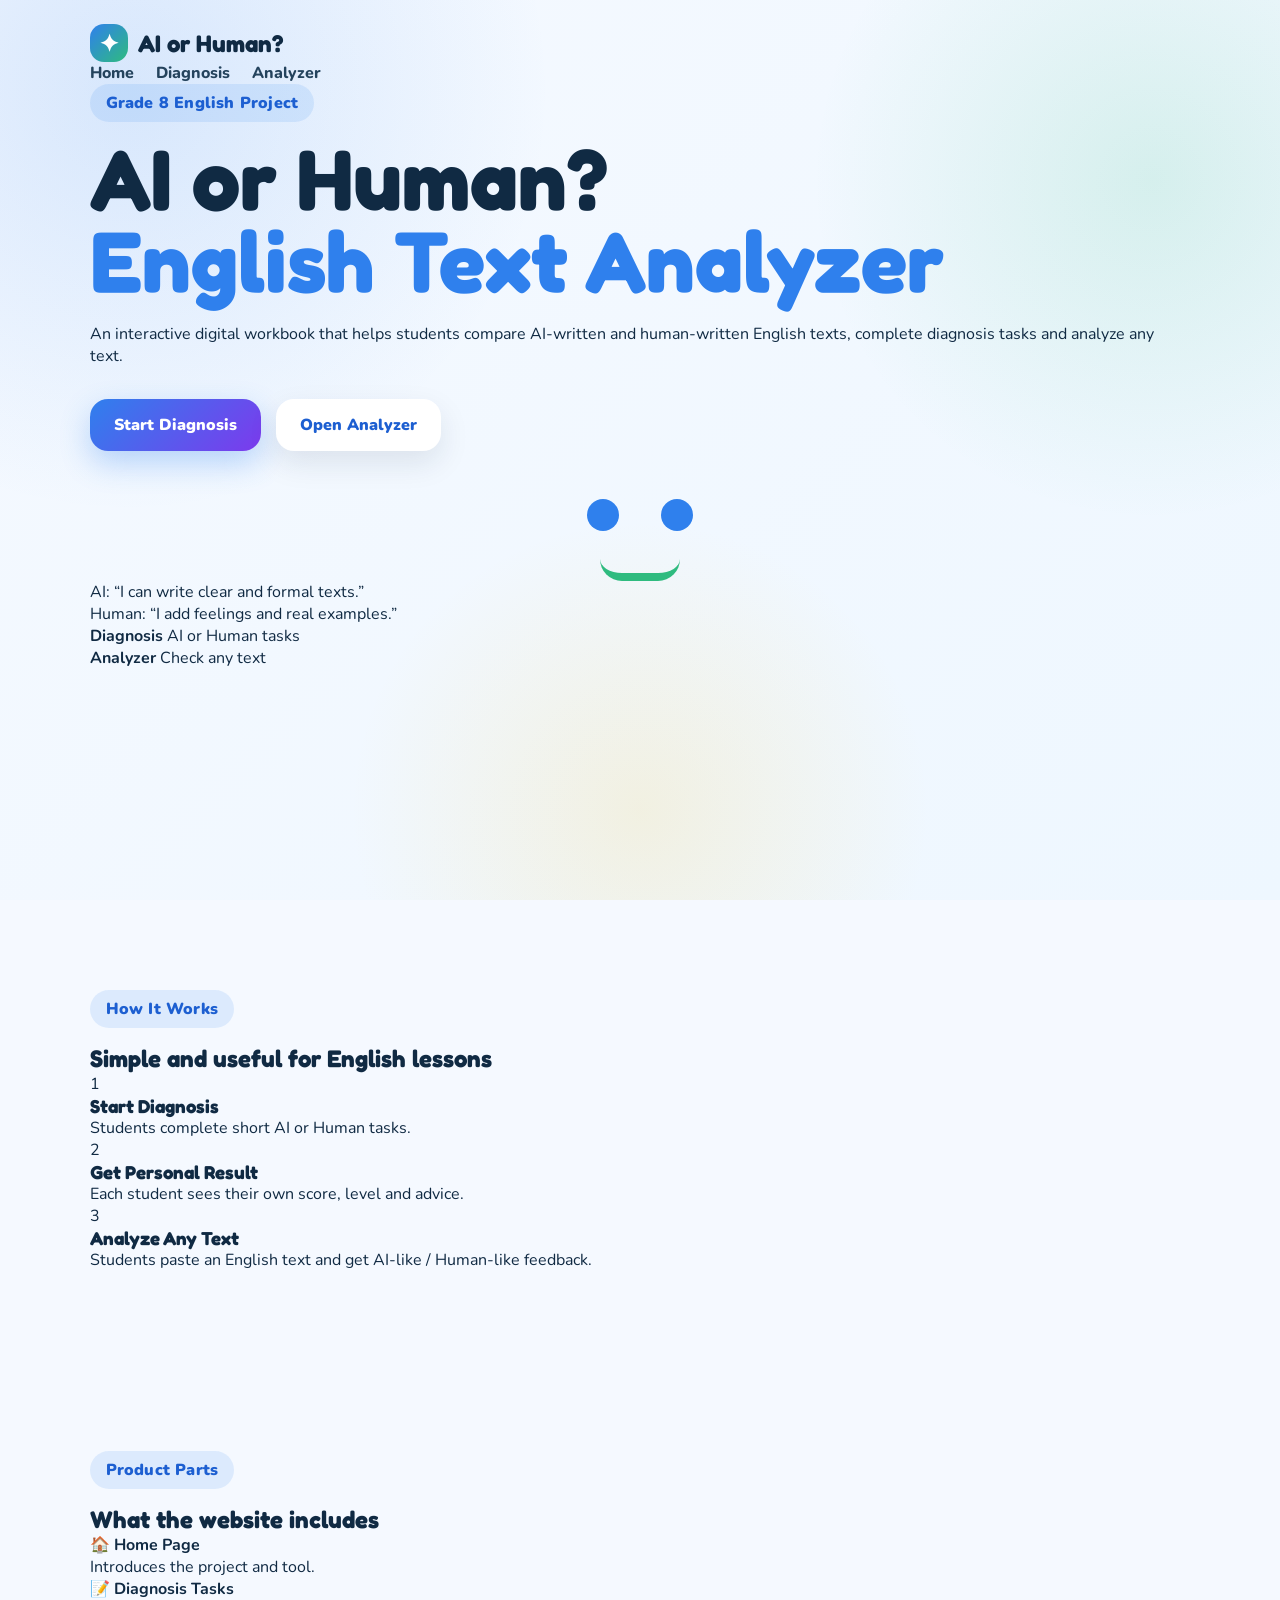
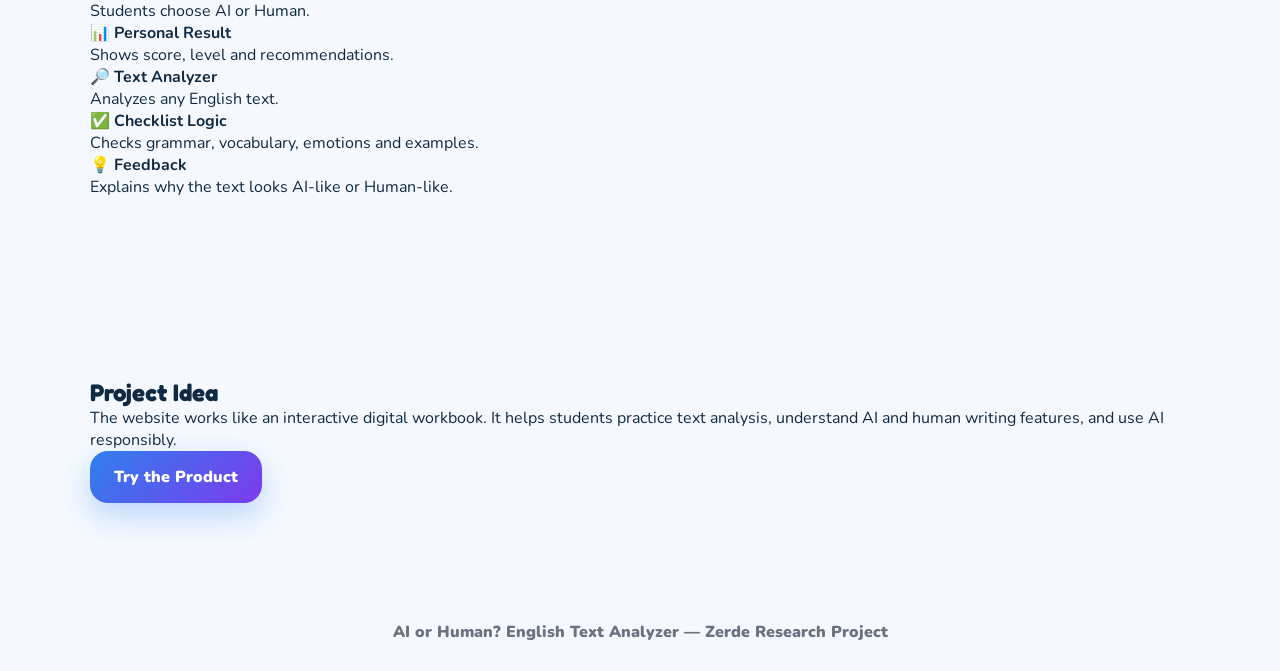
==== commit 08472537: "Update index.html" ====
--- a/index.html
+++ b/index.html
@@ -3,7 +3,7 @@
 <head>
   <meta charset="UTF-8" />
   <meta name="viewport" content="width=device-width, initial-scale=1.0" />
-  <title>Diagnosis Tasks</title>
+  <title>AI or Human? English Text Analyzer</title>
   <link rel="stylesheet" href="css/style.css" />
 
   <link rel="preconnect" href="https://fonts.googleapis.com">
@@ -14,47 +14,123 @@
 </head>
 
 <body>
-  <nav class="nav page-nav">
-    <div class="logo">
-      <span class="logo-icon">✦</span>
-      <span>AI or Human?</span>
-    </div>
+  <header class="hero">
+    <nav class="nav">
+      <div class="logo">
+        <span class="logo-icon">✦</span>
+        <span>AI or Human?</span>
+      </div>
 
-    <div class="nav-links">
-      <a href="index.html">Home</a>
-      <a href="tasks.html">Diagnosis</a>
-      <a href="analyzer.html">Analyzer</a>
-    </div>
-  </nav>
+      <div class="nav-links">
+        <a href="index.html">Home</a>
+        <a href="tasks.html">Diagnosis</a>
+        <a href="analyzer.html">Analyzer</a>
+      </div>
+    </nav>
 
-  <main class="page-main">
-    <section class="section-title">
-      <p class="tag">Diagnosis Tasks</p>
-      <h1 class="page-title">AI or Human?</h1>
-      <p>
-        Read each text and choose who wrote it. After finishing, you will see your personal result.
-      </p>
+    <section class="hero-grid">
+      <div class="hero-text">
+        <p class="tag">Grade 8 English Project</p>
+        <h1>AI or Human?<br><span>English Text Analyzer</span></h1>
+
+        <p class="hero-desc">
+          An interactive digital workbook that helps students compare AI-written and
+          human-written English texts, complete diagnosis tasks and analyze any text.
+        </p>
+
+        <div class="hero-buttons">
+          <a href="tasks.html" class="btn primary">Start Diagnosis</a>
+          <a href="analyzer.html" class="btn secondary">Open Analyzer</a>
+        </div>
+      </div>
+
+      <div class="hero-visual">
+        <div class="robot">
+          <div class="antenna"></div>
+          <div class="robot-head">
+            <div class="eyes">
+              <span></span>
+              <span></span>
+            </div>
+            <div class="mouth"></div>
+          </div>
+        </div>
+
+        <div class="bubble bubble-ai">AI: “I can write clear and formal texts.”</div>
+        <div class="bubble bubble-human">Human: “I add feelings and real examples.”</div>
+
+        <div class="feature-cards">
+          <div>
+            <strong>Diagnosis</strong>
+            <span>AI or Human tasks</span>
+          </div>
+          <div>
+            <strong>Analyzer</strong>
+            <span>Check any text</span>
+          </div>
+        </div>
+      </div>
+    </section>
+  </header>
+
+  <main>
+    <section class="section">
+      <div class="section-title">
+        <p class="tag">How It Works</p>
+        <h2>Simple and useful for English lessons</h2>
+      </div>
+
+      <div class="steps">
+        <div class="step-card">
+          <span>1</span>
+          <h3>Start Diagnosis</h3>
+          <p>Students complete short AI or Human tasks.</p>
+        </div>
+
+        <div class="step-card">
+          <span>2</span>
+          <h3>Get Personal Result</h3>
+          <p>Each student sees their own score, level and advice.</p>
+        </div>
+
+        <div class="step-card">
+          <span>3</span>
+          <h3>Analyze Any Text</h3>
+          <p>Students paste an English text and get AI-like / Human-like feedback.</p>
+        </div>
+      </div>
     </section>
 
-    <section class="diagnosis-card">
-      <div class="progress-row">
-        <span id="questionCounter">Question 1 / 6</span>
-        <span id="liveScore">Score: 0</span>
+    <section class="section light-section">
+      <div class="section-title">
+        <p class="tag">Product Parts</p>
+        <h2>What the website includes</h2>
       </div>
 
-      <div class="task-text" id="taskText"></div>
+      <div class="parts-grid">
+        <div class="part-card">🏠 <b>Home Page</b><p>Introduces the project and tool.</p></div>
+        <div class="part-card">📝 <b>Diagnosis Tasks</b><p>Students choose AI or Human.</p></div>
+        <div class="part-card">📊 <b>Personal Result</b><p>Shows score, level and recommendations.</p></div>
+        <div class="part-card">🔎 <b>Text Analyzer</b><p>Analyzes any English text.</p></div>
+        <div class="part-card">✅ <b>Checklist Logic</b><p>Checks grammar, vocabulary, emotions and examples.</p></div>
+        <div class="part-card">💡 <b>Feedback</b><p>Explains why the text looks AI-like or Human-like.</p></div>
+      </div>
+    </section>
 
-      <div class="task-buttons">
-        <button class="btn ai-btn" id="aiBtn">AI</button>
-        <button class="btn human-btn" id="humanBtn">Human</button>
+    <section class="section">
+      <div class="conclusion-box">
+        <h2>Project Idea</h2>
+        <p>
+          The website works like an interactive digital workbook. It helps students
+          practice text analysis, understand AI and human writing features, and use AI responsibly.
+        </p>
+        <a href="tasks.html" class="btn primary">Try the Product</a>
       </div>
-
-      <div class="task-feedback" id="taskFeedback"></div>
-
-      <button class="btn secondary next-task" id="nextBtn">Next Task</button>
     </section>
   </main>
 
-  <script src="js/tasks.js"></script>
+  <footer>
+    <p>AI or Human? English Text Analyzer — Zerde Research Project</p>
+  </footer>
 </body>
 </html>
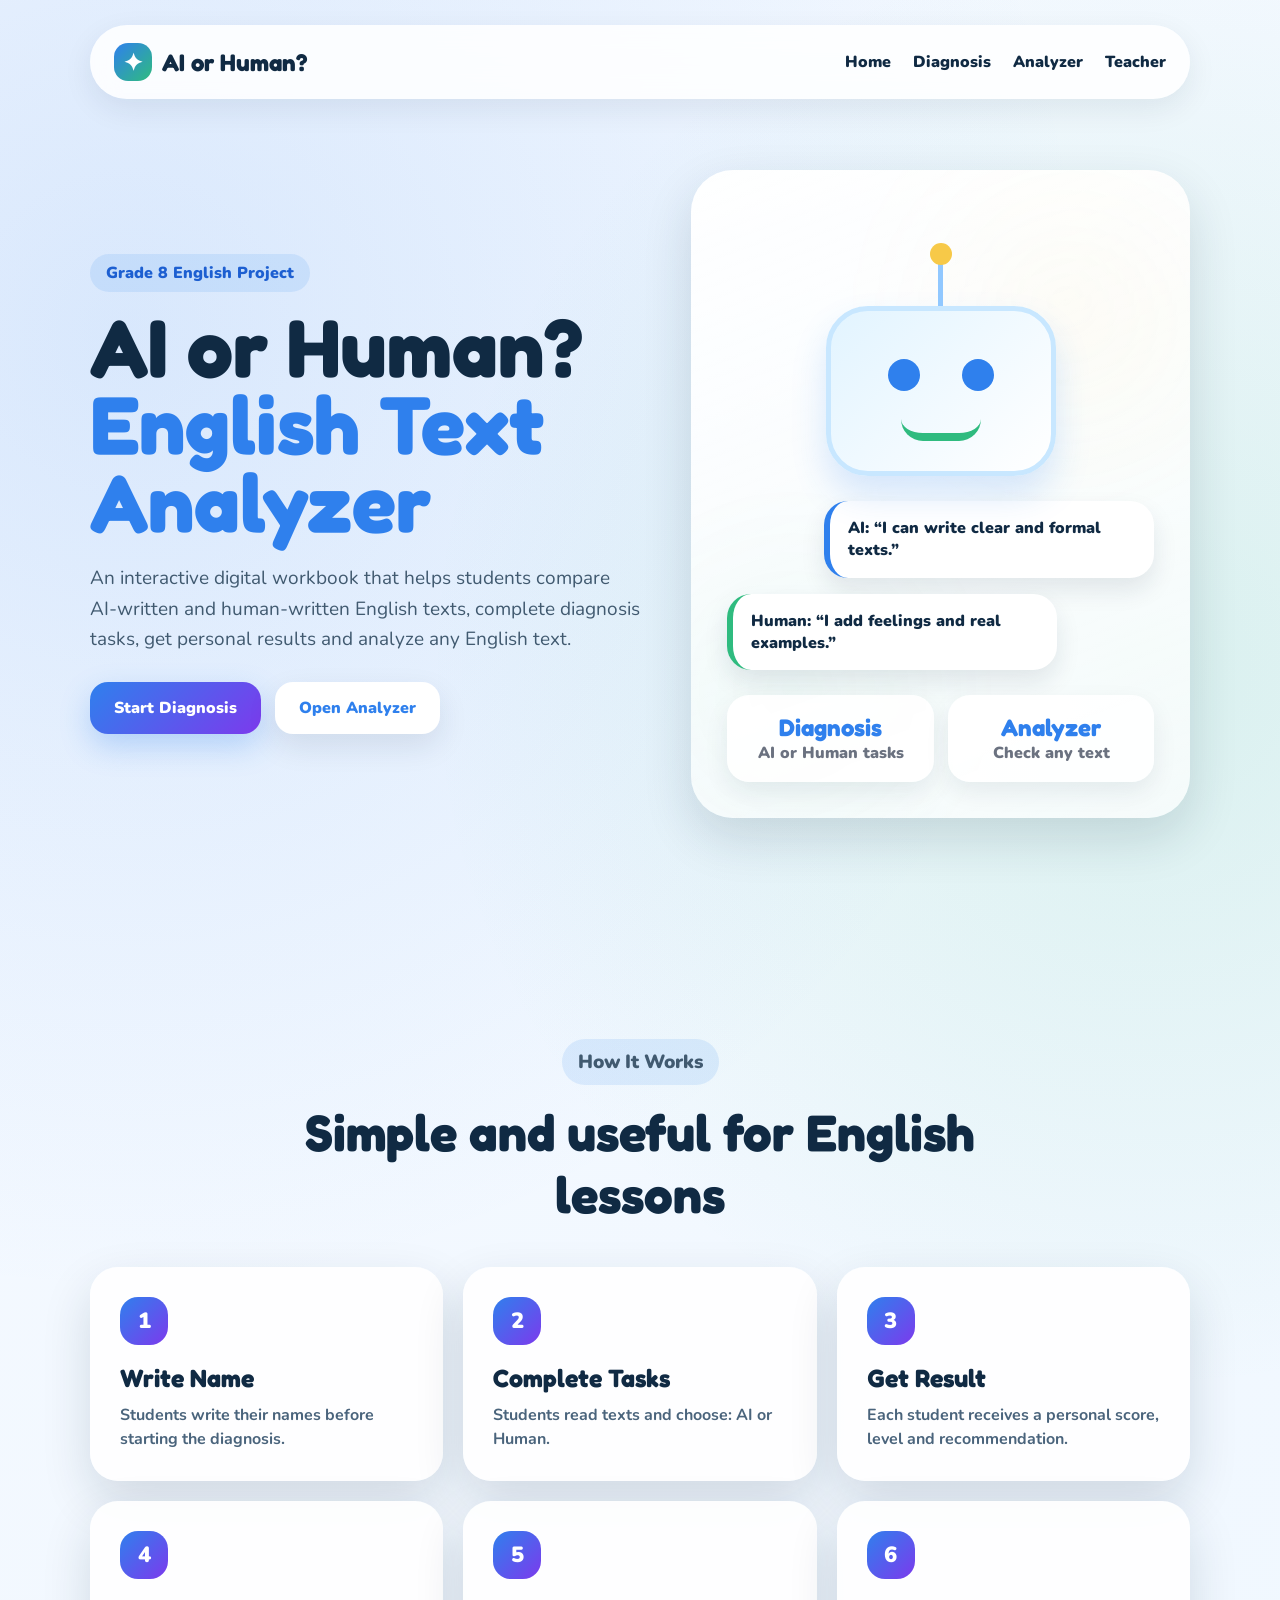
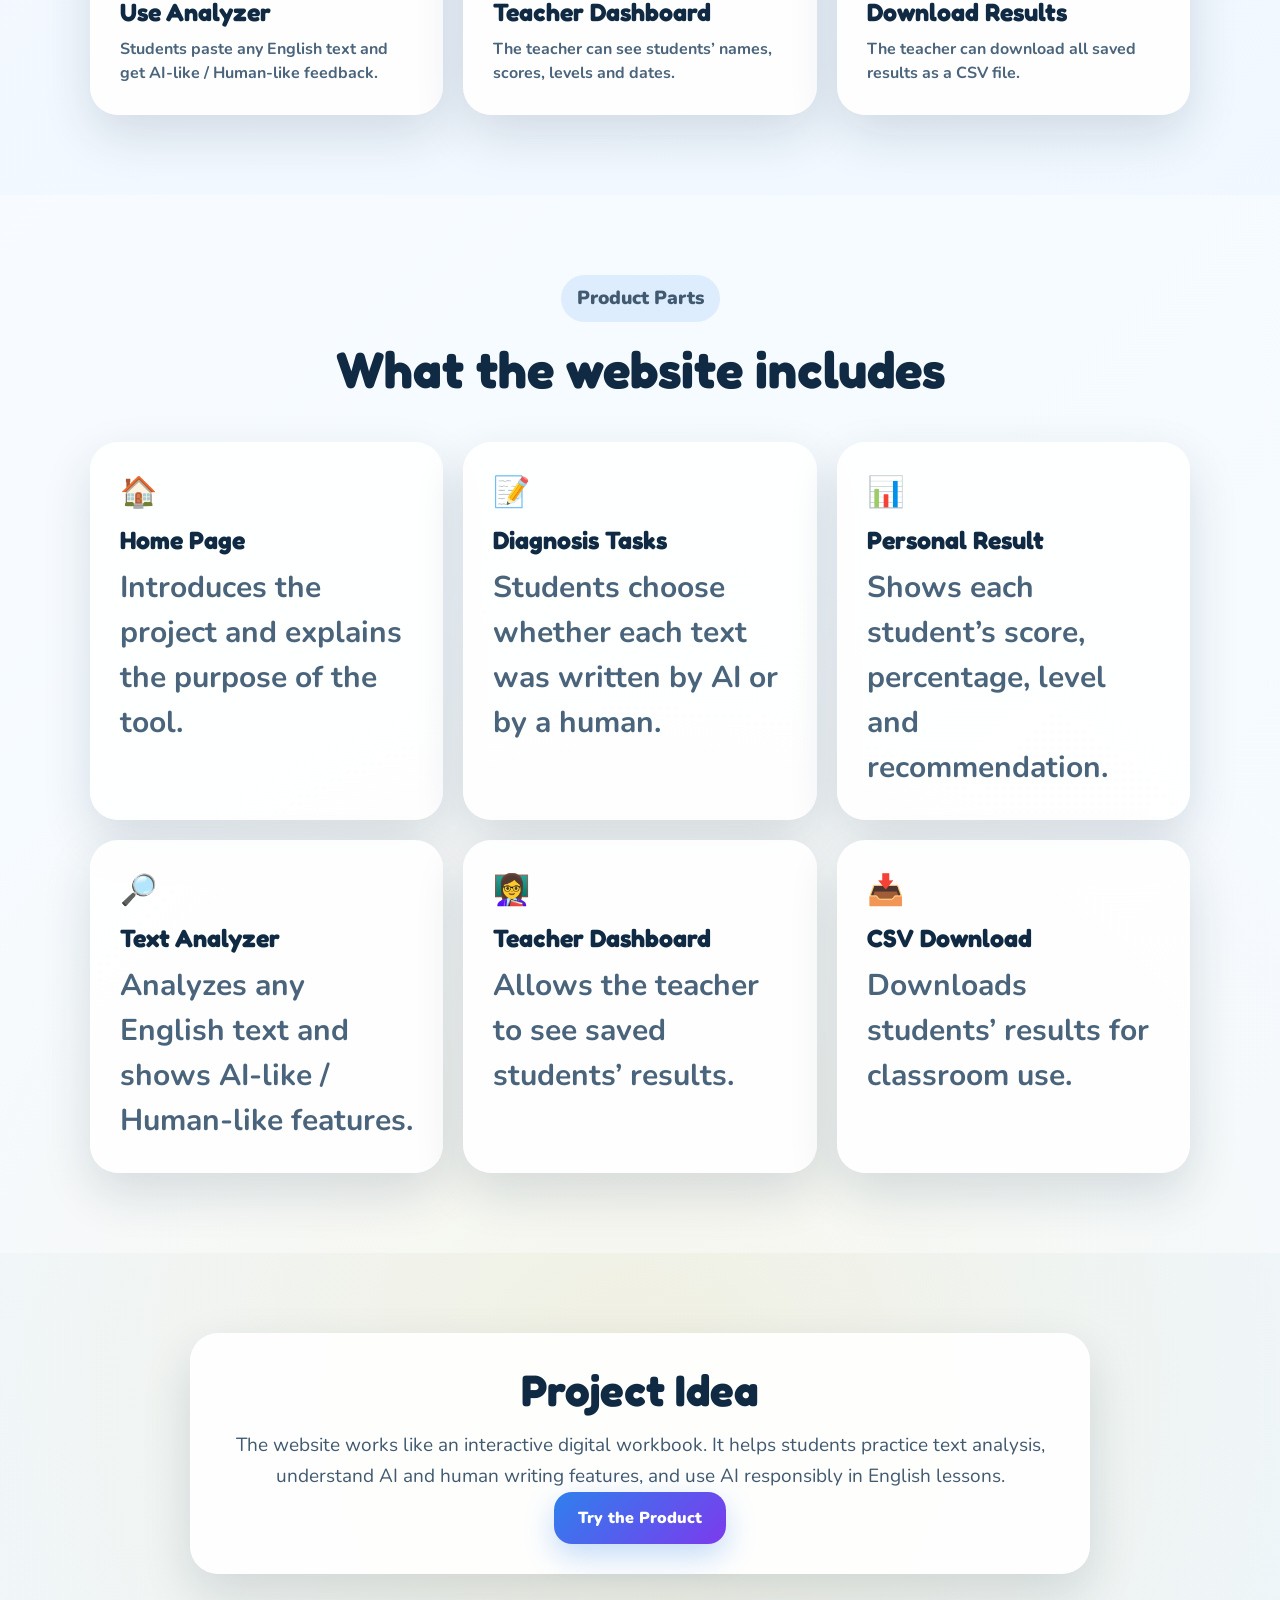
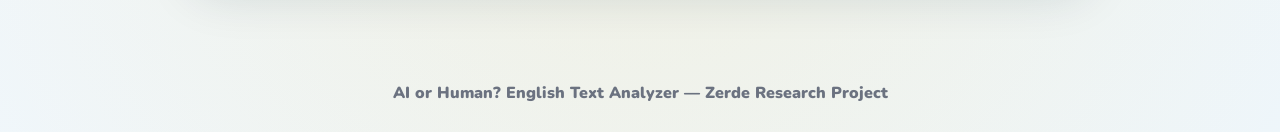
==== commit 5bbebb13: "Update index.html" ====
--- a/index.html
+++ b/index.html
@@ -3,14 +3,17 @@
 <head>
   <meta charset="UTF-8" />
   <meta name="viewport" content="width=device-width, initial-scale=1.0" />
+
   <title>AI or Human? English Text Analyzer</title>
+
   <link rel="stylesheet" href="css/style.css" />
 
   <link rel="preconnect" href="https://fonts.googleapis.com">
   <link rel="preconnect" href="https://fonts.gstatic.com" crossorigin>
   <link 
     href="https://fonts.googleapis.com/css2?family=Fredoka:wght@500;600;700&family=Nunito:wght@400;600;700;800;900&display=swap" 
-    rel="stylesheet">
+    rel="stylesheet"
+  >
 </head>
 
 <body>
@@ -25,17 +28,23 @@
         <a href="index.html">Home</a>
         <a href="tasks.html">Diagnosis</a>
         <a href="analyzer.html">Analyzer</a>
+        <a href="teacher.html">Teacher</a>
       </div>
     </nav>
 
     <section class="hero-grid">
       <div class="hero-text">
         <p class="tag">Grade 8 English Project</p>
-        <h1>AI or Human?<br><span>English Text Analyzer</span></h1>
+
+        <h1>
+          AI or Human?<br>
+          <span>English Text Analyzer</span>
+        </h1>
 
         <p class="hero-desc">
           An interactive digital workbook that helps students compare AI-written and
-          human-written English texts, complete diagnosis tasks and analyze any text.
+          human-written English texts, complete diagnosis tasks, get personal results
+          and analyze any English text.
         </p>
 
         <div class="hero-buttons">
@@ -47,6 +56,7 @@
       <div class="hero-visual">
         <div class="robot">
           <div class="antenna"></div>
+
           <div class="robot-head">
             <div class="eyes">
               <span></span>
@@ -56,14 +66,20 @@
           </div>
         </div>
 
-        <div class="bubble bubble-ai">AI: “I can write clear and formal texts.”</div>
-        <div class="bubble bubble-human">Human: “I add feelings and real examples.”</div>
+        <div class="bubble bubble-ai">
+          AI: “I can write clear and formal texts.”
+        </div>
+
+        <div class="bubble bubble-human">
+          Human: “I add feelings and real examples.”
+        </div>
 
         <div class="feature-cards">
           <div>
             <strong>Diagnosis</strong>
             <span>AI or Human tasks</span>
           </div>
+
           <div>
             <strong>Analyzer</strong>
             <span>Check any text</span>
@@ -83,20 +99,38 @@
       <div class="steps">
         <div class="step-card">
           <span>1</span>
-          <h3>Start Diagnosis</h3>
-          <p>Students complete short AI or Human tasks.</p>
+          <h3>Write Name</h3>
+          <p>Students write their names before starting the diagnosis.</p>
         </div>
 
         <div class="step-card">
           <span>2</span>
-          <h3>Get Personal Result</h3>
-          <p>Each student sees their own score, level and advice.</p>
+          <h3>Complete Tasks</h3>
+          <p>Students read texts and choose: AI or Human.</p>
         </div>
 
         <div class="step-card">
           <span>3</span>
-          <h3>Analyze Any Text</h3>
-          <p>Students paste an English text and get AI-like / Human-like feedback.</p>
+          <h3>Get Result</h3>
+          <p>Each student receives a personal score, level and recommendation.</p>
+        </div>
+
+        <div class="step-card">
+          <span>4</span>
+          <h3>Use Analyzer</h3>
+          <p>Students paste any English text and get AI-like / Human-like feedback.</p>
+        </div>
+
+        <div class="step-card">
+          <span>5</span>
+          <h3>Teacher Dashboard</h3>
+          <p>The teacher can see students’ names, scores, levels and dates.</p>
+        </div>
+
+        <div class="step-card">
+          <span>6</span>
+          <h3>Download Results</h3>
+          <p>The teacher can download all saved results as a CSV file.</p>
         </div>
       </div>
     </section>
@@ -108,12 +142,35 @@
       </div>
 
       <div class="parts-grid">
-        <div class="part-card">🏠 <b>Home Page</b><p>Introduces the project and tool.</p></div>
-        <div class="part-card">📝 <b>Diagnosis Tasks</b><p>Students choose AI or Human.</p></div>
-        <div class="part-card">📊 <b>Personal Result</b><p>Shows score, level and recommendations.</p></div>
-        <div class="part-card">🔎 <b>Text Analyzer</b><p>Analyzes any English text.</p></div>
-        <div class="part-card">✅ <b>Checklist Logic</b><p>Checks grammar, vocabulary, emotions and examples.</p></div>
-        <div class="part-card">💡 <b>Feedback</b><p>Explains why the text looks AI-like or Human-like.</p></div>
+        <div class="part-card">
+          🏠 <b>Home Page</b>
+          <p>Introduces the project and explains the purpose of the tool.</p>
+        </div>
+
+        <div class="part-card">
+          📝 <b>Diagnosis Tasks</b>
+          <p>Students choose whether each text was written by AI or by a human.</p>
+        </div>
+
+        <div class="part-card">
+          📊 <b>Personal Result</b>
+          <p>Shows each student’s score, percentage, level and recommendation.</p>
+        </div>
+
+        <div class="part-card">
+          🔎 <b>Text Analyzer</b>
+          <p>Analyzes any English text and shows AI-like / Human-like features.</p>
+        </div>
+
+        <div class="part-card">
+          👩‍🏫 <b>Teacher Dashboard</b>
+          <p>Allows the teacher to see saved students’ results.</p>
+        </div>
+
+        <div class="part-card">
+          📥 <b>CSV Download</b>
+          <p>Downloads students’ results for classroom use.</p>
+        </div>
       </div>
     </section>
 
@@ -122,8 +179,10 @@
         <h2>Project Idea</h2>
         <p>
           The website works like an interactive digital workbook. It helps students
-          practice text analysis, understand AI and human writing features, and use AI responsibly.
+          practice text analysis, understand AI and human writing features, and use
+          AI responsibly in English lessons.
         </p>
+
         <a href="tasks.html" class="btn primary">Try the Product</a>
       </div>
     </section>
--- a/css/style.css
+++ b/css/style.css
@@ -1,16 +1,15 @@
 :root {
   --dark: #102a43;
   --blue: #2f80ed;
-  --blue-dark: #1d5fd1;
+  --purple: #7c3aed;
   --green: #2fbb7f;
   --yellow: #f7c948;
   --orange: #ff8a3d;
-  --pink: #ff6b9a;
-  --purple: #7c3aed;
+  --red: #ef4444;
   --light: #f5f9ff;
   --white: #ffffff;
   --gray: #6b7280;
-  --shadow: 0 20px 50px rgba(16, 42, 67, 0.15);
+  --shadow: 0 20px 50px rgba(16, 42, 67, 0.14);
   --radius: 28px;
 }
 
@@ -20,27 +19,19 @@
   box-sizing: border-box;
 }
 
-html {
-  scroll-behavior: smooth;
+html { 
+  scroll-behavior: smooth; 
 }
 
 body {
   font-family: "Nunito", sans-serif;
-  background: var(--light);
   color: var(--dark);
-  overflow-x: hidden;
-}
-
-body::before {
-  content: "";
-  position: fixed;
-  inset: 0;
-  z-index: -2;
   background:
-    radial-gradient(circle at 10% 10%, rgba(47, 128, 237, 0.15), transparent 30%),
-    radial-gradient(circle at 90% 20%, rgba(47, 187, 127, 0.14), transparent 25%),
-    radial-gradient(circle at 50% 90%, rgba(247, 201, 72, 0.16), transparent 28%),
+    radial-gradient(circle at 10% 10%, rgba(47,128,237,0.14), transparent 30%),
+    radial-gradient(circle at 90% 20%, rgba(47,187,127,0.13), transparent 25%),
+    radial-gradient(circle at 50% 90%, rgba(247,201,72,0.16), transparent 28%),
     linear-gradient(135deg, #f5f9ff, #eef7ff);
+  min-height: 100vh;
 }
 
 a {
@@ -48,27 +39,21 @@
   color: inherit;
 }
 
-ul {
-  list-style: none;
-}
-
-.hero {
-  min-height: 100vh;
-  padding: 24px 7%;
-  position: relative;
-}
-
-.navbar {
+.nav {
   max-width: 1200px;
-  margin: 0 auto;
-  padding: 18px 22px;
+  margin: 24px auto 0;
+  padding: 18px 24px;
   border-radius: 999px;
-  background: rgba(255, 255, 255, 0.8);
-  box-shadow: 0 10px 30px rgba(16, 42, 67, 0.08);
-  backdrop-filter: blur(16px);
+  background: rgba(255,255,255,0.85);
+  box-shadow: 0 10px 30px rgba(16,42,67,0.08);
+  backdrop-filter: blur(14px);
   display: flex;
+  justify-content: space-between;
   align-items: center;
-  justify-content: space-between;
+}
+
+.page-nav {
+  width: calc(100% - 40px);
 }
 
 .logo {
@@ -76,8 +61,8 @@
   font-size: 24px;
   font-weight: 700;
   display: flex;
+  gap: 10px;
   align-items: center;
-  gap: 10px;
 }
 
 .logo-icon {
@@ -85,7 +70,7 @@
   height: 38px;
   border-radius: 14px;
   background: linear-gradient(135deg, var(--blue), var(--green));
-  color: var(--white);
+  color: white;
   display: grid;
   place-items: center;
 }
@@ -93,19 +78,19 @@
 .nav-links {
   display: flex;
   gap: 22px;
-  font-weight: 800;
-  color: #24435d;
-}
-
-.nav-links a {
-  transition: 0.25s;
+  font-weight: 900;
 }
 
 .nav-links a:hover {
   color: var(--blue);
 }
 
-.hero-content {
+.hero {
+  min-height: 100vh;
+  padding: 1px 7% 70px;
+}
+
+.hero-grid {
   max-width: 1200px;
   min-height: calc(100vh - 110px);
   margin: 0 auto;
@@ -118,12 +103,11 @@
 .tag {
   display: inline-block;
   padding: 8px 16px;
-  background: rgba(47, 128, 237, 0.12);
-  color: var(--blue-dark);
   border-radius: 999px;
+  background: rgba(47,128,237,0.12);
+  color: #1d5fd1;
   font-weight: 900;
   margin-bottom: 16px;
-  letter-spacing: 0.2px;
 }
 
 h1, h2, h3 {
@@ -131,7 +115,7 @@
 }
 
 h1 {
-  font-size: clamp(48px, 7vw, 86px);
+  font-size: clamp(46px, 7vw, 82px);
   line-height: 0.95;
   margin-bottom: 22px;
 }
@@ -140,18 +124,19 @@
   color: var(--blue);
 }
 
-.hero-description {
-  font-size: 20px;
-  line-height: 1.65;
-  color: #3d5870;
-  max-width: 650px;
-}
-
-.hero-buttons {
+.hero-desc,
+.section-title p {
+  color: #415a70;
+  font-size: 19px;
+  line-height: 1.6;
+}
+
+.hero-buttons,
+.button-row {
   display: flex;
-  gap: 15px;
-  margin-top: 32px;
+  gap: 14px;
   flex-wrap: wrap;
+  margin-top: 28px;
 }
 
 .btn {
@@ -164,92 +149,78 @@
   font-size: 16px;
   transition: 0.25s;
   display: inline-flex;
+  justify-content: center;
   align-items: center;
-  justify-content: center;
 }
 
 .btn.primary {
   background: linear-gradient(135deg, var(--blue), var(--purple));
-  color: var(--white);
-  box-shadow: 0 12px 30px rgba(47, 128, 237, 0.3);
-}
-
-.btn.primary:hover {
-  transform: translateY(-3px);
+  color: white;
+  box-shadow: 0 12px 30px rgba(47,128,237,0.28);
 }
 
 .btn.secondary {
-  background: var(--white);
-  color: var(--blue-dark);
-  box-shadow: 0 12px 30px rgba(16, 42, 67, 0.1);
-}
-
-.btn.secondary:hover {
-  transform: translateY(-3px);
+  background: white;
+  color: var(--blue);
+  box-shadow: 0 12px 30px rgba(16,42,67,0.1);
 }
 
 .btn.ghost {
   background: transparent;
-  color: var(--blue-dark);
-  border: 2px solid rgba(47, 128, 237, 0.22);
-}
-
-.hero-card {
+  border: 2px solid rgba(47,128,237,0.22);
+  color: var(--blue);
+}
+
+.btn:hover {
+  transform: translateY(-3px);
+}
+
+.hero-visual {
   position: relative;
-  min-height: 520px;
-  border-radius: 40px;
+  border-radius: 42px;
   background:
-    linear-gradient(160deg, rgba(255,255,255,0.95), rgba(255,255,255,0.65)),
-    radial-gradient(circle at 70% 15%, rgba(247, 201, 72, 0.35), transparent 35%),
-    radial-gradient(circle at 20% 80%, rgba(47, 187, 127, 0.25), transparent 30%);
+    linear-gradient(160deg, rgba(255,255,255,0.95), rgba(255,255,255,0.7)),
+    radial-gradient(circle at 75% 20%, rgba(247,201,72,0.35), transparent 35%),
+    radial-gradient(circle at 20% 80%, rgba(47,187,127,0.22), transparent 32%);
   box-shadow: var(--shadow);
-  padding: 35px;
+  min-height: 530px;
+  padding: 36px;
   overflow: hidden;
 }
 
-.hero-card::before {
-  content: "ABC";
-  position: absolute;
-  top: 28px;
-  right: 30px;
-  color: rgba(47, 128, 237, 0.12);
-  font-size: 80px;
-  font-weight: 900;
-  transform: rotate(10deg);
-}
-
-.robot-face {
-  width: 220px;
-  height: 170px;
-  background: linear-gradient(135deg, #dff3ff, #ffffff);
-  border: 5px solid #c8e7ff;
-  border-radius: 40px;
-  margin: 40px auto 25px;
+.robot {
+  width: 230px;
+  margin: 55px auto 25px;
   position: relative;
-  box-shadow: 0 20px 35px rgba(47, 128, 237, 0.18);
-}
-
-.robot-face::before {
-  content: "";
-  position: absolute;
-  top: -45px;
-  left: 50%;
+}
+
+.antenna {
   width: 5px;
   height: 45px;
-  background: #84bdf7;
-  transform: translateX(-50%);
-}
-
-.robot-face::after {
+  background: #91c8ff;
+  margin: 0 auto;
+  position: relative;
+}
+
+.antenna::before {
   content: "";
-  position: absolute;
-  top: -60px;
-  left: 50%;
   width: 22px;
   height: 22px;
   background: var(--yellow);
   border-radius: 50%;
+  position: absolute;
+  top: -18px;
+  left: 50%;
   transform: translateX(-50%);
+}
+
+.robot-head {
+  width: 230px;
+  height: 170px;
+  background: linear-gradient(135deg, #e2f4ff, white);
+  border: 5px solid #c8e7ff;
+  border-radius: 42px;
+  box-shadow: 0 20px 35px rgba(47,128,237,0.18);
 }
 
 .eyes {
@@ -274,326 +245,427 @@
   margin: 28px auto 0;
 }
 
-.chat-bubble {
-  background: var(--white);
+.bubble {
+  background: white;
   padding: 16px 18px;
   border-radius: 24px;
-  box-shadow: 0 12px 25px rgba(16, 42, 67, 0.1);
+  box-shadow: 0 12px 25px rgba(16,42,67,0.1);
+  font-weight: 900;
+  line-height: 1.4;
+}
+
+.bubble-ai {
+  border-left: 6px solid var(--blue);
+  margin-left: auto;
   max-width: 330px;
-  font-weight: 800;
-  line-height: 1.4;
-}
-
-.chat-bubble.ai {
-  margin: 10px 0 20px auto;
-  border-left: 6px solid var(--blue);
-}
-
-.chat-bubble.human {
-  margin: 0 auto 25px 0;
+}
+
+.bubble-human {
   border-left: 6px solid var(--green);
-}
-
-.mini-stats {
+  max-width: 330px;
+  margin-top: 16px;
+}
+
+.feature-cards {
   display: grid;
   grid-template-columns: 1fr 1fr;
   gap: 14px;
-}
-
-.mini-stats div {
-  background: rgba(255,255,255,0.85);
-  border-radius: 24px;
-  padding: 20px;
+  margin-top: 25px;
+}
+
+.feature-cards div {
+  background: rgba(255,255,255,0.9);
+  padding: 18px;
+  border-radius: 22px;
   text-align: center;
-  box-shadow: 0 10px 25px rgba(16, 42, 67, 0.08);
-}
-
-.mini-stats strong {
+  box-shadow: 0 10px 25px rgba(16,42,67,0.08);
+}
+
+.feature-cards strong {
   display: block;
-  font-size: 36px;
-  color: var(--blue);
+  color: var(--blue);
+  font-size: 24px;
   font-family: "Fredoka", sans-serif;
 }
 
-.mini-stats span {
+.feature-cards span {
   color: var(--gray);
-  font-weight: 800;
-}
-
-.section {
-  padding: 90px 7%;
-}
-
-.section-heading {
-  max-width: 760px;
+  font-weight: 900;
+}
+
+.section,
+.page-main {
+  padding: 80px 7%;
+}
+
+.section-title {
+  max-width: 820px;
+  margin: 0 auto 42px;
   text-align: center;
-  margin: 0 auto 42px;
-}
-
-.section-heading h2 {
-  font-size: clamp(34px, 4vw, 54px);
+}
+
+.section-title h2,
+.page-title {
+  font-size: clamp(36px, 4vw, 56px);
   margin-bottom: 14px;
 }
 
-.section-heading p {
-  color: #49647a;
-  font-size: 18px;
-  line-height: 1.65;
-}
-
-.comparison-grid {
+.steps,
+.parts-grid {
   max-width: 1100px;
   margin: 0 auto;
   display: grid;
-  grid-template-columns: 1fr 90px 1fr;
-  gap: 25px;
-  align-items: center;
-}
-
-.compare-card {
-  background: var(--white);
-  padding: 34px;
+  gap: 20px;
+}
+
+.steps {
+  grid-template-columns: repeat(3, 1fr);
+}
+
+.step-card,
+.part-card,
+.diagnosis-card,
+.input-panel,
+.result-panel,
+.workbook-box,
+.result-page-card,
+.conclusion-box,
+.teacher-panel {
+  background: rgba(255,255,255,0.92);
   border-radius: var(--radius);
   box-shadow: var(--shadow);
-  position: relative;
-  overflow: hidden;
-}
-
-.compare-card::after {
-  content: "";
-  position: absolute;
-  width: 130px;
-  height: 130px;
-  right: -45px;
-  bottom: -45px;
-  border-radius: 50%;
-  background: rgba(47, 128, 237, 0.13);
-}
-
-.human-card::after {
-  background: rgba(47, 187, 127, 0.13);
-}
-
-.card-icon {
-  font-size: 55px;
-  margin-bottom: 12px;
-}
-
-.compare-card h3 {
-  font-size: 32px;
-  margin-bottom: 20px;
-}
-
-.compare-card li {
-  padding: 13px 0 13px 34px;
+  padding: 30px;
+}
+
+.step-card span {
+  width: 48px;
+  height: 48px;
+  border-radius: 18px;
+  background: linear-gradient(135deg, var(--blue), var(--purple));
+  color: white;
+  display: grid;
+  place-items: center;
+  font-weight: 900;
+  font-size: 22px;
+  margin-bottom: 18px;
+}
+
+.step-card h3,
+.part-card b {
+  font-size: 25px;
+  font-family: "Fredoka", sans-serif;
+}
+
+.step-card p,
+.part-card p {
+  margin-top: 10px;
+  color: #4a647c;
+  line-height: 1.5;
+  font-weight: 700;
+}
+
+.light-section {
+  background: rgba(255,255,255,0.35);
+}
+
+.parts-grid {
+  grid-template-columns: repeat(3, 1fr);
+}
+
+.part-card {
+  font-size: 30px;
+}
+
+.part-card b {
+  display: block;
+  margin-top: 12px;
+}
+
+.conclusion-box {
+  max-width: 900px;
+  margin: 0 auto;
+  text-align: center;
+}
+
+.conclusion-box h2 {
+  font-size: 44px;
+  margin-bottom: 14px;
+}
+
+.conclusion-box p {
+  color: #415a70;
+  font-size: 19px;
+  line-height: 1.65;
+}
+
+.hidden {
+  display: none !important;
+}
+
+.diagnosis-card {
+  max-width: 900px;
+  margin: 0 auto;
+}
+
+#studentName {
+  width: 100%;
+  margin: 18px 0;
+  padding: 16px 18px;
+  border-radius: 18px;
+  border: 2px solid rgba(47,128,237,0.18);
+  outline: none;
+  font-family: "Nunito", sans-serif;
+  font-size: 17px;
   font-weight: 800;
-  position: relative;
-  border-bottom: 1px dashed rgba(16, 42, 67, 0.12);
-}
-
-.compare-card li::before {
-  content: "✓";
-  position: absolute;
-  left: 0;
-  color: var(--green);
-  font-weight: 900;
-}
-
-.vs-circle {
-  width: 90px;
-  height: 90px;
-  border-radius: 50%;
-  background: linear-gradient(135deg, var(--yellow), var(--orange));
-  display: grid;
-  place-items: center;
-  color: var(--white);
+  background: #fbfdff;
+}
+
+#studentName:focus {
+  border-color: var(--blue);
+  box-shadow: 0 0 0 4px rgba(47,128,237,0.08);
+}
+
+.progress-row {
+  display: flex;
+  justify-content: space-between;
+  gap: 14px;
+  margin-bottom: 22px;
+}
+
+.progress-row span {
+  background: #f0f7ff;
+  color: var(--blue);
+  padding: 10px 16px;
+  border-radius: 999px;
+  font-weight: 900;
+}
+
+.task-text {
+  background: linear-gradient(135deg, #f4f8ff, white);
+  border: 2px dashed rgba(47,128,237,0.25);
+  border-radius: 24px;
+  padding: 26px;
+  font-size: 21px;
+  line-height: 1.65;
+  font-weight: 800;
+  margin-bottom: 22px;
+}
+
+.task-buttons {
+  display: grid;
+  grid-template-columns: 1fr 1fr;
+  gap: 15px;
+}
+
+.ai-btn {
+  background: linear-gradient(135deg, var(--blue), var(--purple));
+  color: white;
+}
+
+.human-btn {
+  background: linear-gradient(135deg, var(--green), #16a085);
+  color: white;
+}
+
+.task-feedback {
+  display: none;
+  margin-top: 18px;
+  padding: 18px;
+  border-radius: 18px;
+  background: #f4f8ff;
+  font-weight: 900;
+  line-height: 1.5;
+}
+
+.next-task {
+  margin-top: 16px;
+  display: none;
+}
+
+.result-page-card {
+  max-width: 820px;
+  margin: 0 auto;
+  text-align: center;
+}
+
+.result-page-card h1 {
+  font-size: clamp(42px, 6vw, 70px);
+}
+
+.student-result-name {
+  font-family: "Nunito", sans-serif;
+  color: var(--gray);
+  font-size: 24px;
+  margin-top: -10px;
+  margin-bottom: 8px;
+}
+
+.big-score {
   font-family: "Fredoka", sans-serif;
-  font-size: 28px;
-  box-shadow: 0 15px 35px rgba(255, 138, 61, 0.25);
-}
-
-.example-box {
-  max-width: 1100px;
-  margin: 35px auto 0;
-  background: linear-gradient(135deg, #ffffff, #f9fcff);
-  border-radius: var(--radius);
-  padding: 30px;
-  box-shadow: var(--shadow);
-}
-
-.example-box h3 {
-  font-size: 30px;
-  margin-bottom: 20px;
-}
-
-.example-columns {
+  font-size: 80px;
+  color: var(--blue);
+  margin: 20px 0 8px;
+}
+
+.level-badge {
+  display: inline-block;
+  padding: 12px 22px;
+  border-radius: 999px;
+  background: rgba(47,187,127,0.15);
+  color: #128755;
+  font-weight: 900;
+  font-size: 20px;
+}
+
+.result-details {
   display: grid;
   grid-template-columns: 1fr 1fr;
   gap: 18px;
-}
-
-.example-columns div {
+  margin: 28px 0;
+}
+
+.result-details div {
+  background: #f4f8ff;
+  border-radius: 22px;
   padding: 22px;
-  border-radius: 22px;
-  background: #f4f8ff;
-}
-
-.example-columns p {
-  margin-top: 12px;
+}
+
+.result-details strong {
+  display: block;
+  font-size: 34px;
+  color: var(--blue);
+  font-family: "Fredoka", sans-serif;
+}
+
+.result-details span {
+  color: var(--gray);
+  font-weight: 900;
+}
+
+.recommendation-box {
+  background: linear-gradient(135deg, #f4f8ff, white);
+  border-radius: 24px;
+  padding: 24px;
+  text-align: left;
+  margin-bottom: 10px;
+}
+
+.recommendation-box h2 {
+  margin-bottom: 10px;
+}
+
+.recommendation-box p {
+  color: #415a70;
   line-height: 1.6;
-  font-weight: 700;
-}
-
-.label {
-  display: inline-block;
-  border-radius: 999px;
-  padding: 7px 13px;
-  font-weight: 900;
-}
-
-.human-label {
-  background: rgba(47, 187, 127, 0.15);
-  color: #128755;
-}
-
-.ai-label {
-  background: rgba(47, 128, 237, 0.15);
-  color: var(--blue-dark);
-}
-
-.analyzer-layout {
+  font-weight: 800;
+}
+
+.center {
+  justify-content: center;
+}
+
+.analyzer-grid {
   max-width: 1150px;
   margin: 0 auto;
   display: grid;
-  grid-template-columns: 1.1fr 0.9fr;
+  grid-template-columns: 1.08fr 0.92fr;
   gap: 26px;
 }
 
-.textarea-card,
-.result-card,
-.workbook-card,
-.quiz-card,
-.bars-card,
-.conclusion-card {
-  background: rgba(255,255,255,0.92);
-  border-radius: var(--radius);
-  padding: 30px;
-  box-shadow: var(--shadow);
-}
-
-.card-top,
-.quiz-progress,
-.workbook-header {
+.panel-top {
   display: flex;
-  align-items: center;
   justify-content: space-between;
   gap: 14px;
+  align-items: center;
   margin-bottom: 18px;
 }
 
 .small-btn {
   border: none;
-  background: rgba(47, 187, 127, 0.14);
+  cursor: pointer;
+  background: rgba(47,187,127,0.14);
   color: #128755;
   padding: 10px 15px;
   border-radius: 14px;
   font-weight: 900;
-  cursor: pointer;
 }
 
 textarea {
   width: 100%;
-  min-height: 270px;
-  border: 2px solid rgba(47, 128, 237, 0.18);
+  min-height: 280px;
+  border: 2px solid rgba(47,128,237,0.18);
   border-radius: 22px;
   padding: 18px;
-  font-size: 16px;
-  font-family: "Nunito", sans-serif;
-  color: var(--dark);
   resize: vertical;
   outline: none;
+  font-family: "Nunito", sans-serif;
+  font-size: 16px;
+  color: var(--dark);
   background: #fbfdff;
 }
 
 textarea:focus {
   border-color: var(--blue);
-  box-shadow: 0 0 0 4px rgba(47, 128, 237, 0.08);
-}
-
-.analyzer-actions {
-  display: flex;
-  gap: 12px;
+  box-shadow: 0 0 0 4px rgba(47,128,237,0.08);
+}
+
+.note {
   margin-top: 16px;
-  flex-wrap: wrap;
-}
-
-.note {
   color: var(--gray);
-  font-size: 14px;
   line-height: 1.5;
-  margin-top: 16px;
-}
-
-.result-card h3,
-.textarea-card h3,
-.workbook-card h3,
-.quiz-card h3,
-.bars-card h3 {
-  font-size: 28px;
-}
-
-.score-wrapper {
+  font-weight: 700;
+}
+
+.score-circles {
   display: flex;
   gap: 18px;
+  justify-content: center;
   margin: 25px 0;
-  justify-content: center;
-}
-
-.circle-score {
-  width: 150px;
-  height: 150px;
+}
+
+.circle {
+  width: 145px;
+  height: 145px;
   border-radius: 50%;
-  background:
-    conic-gradient(var(--blue) 0deg, var(--blue) 0deg, #e6eef8 0deg);
+  background: conic-gradient(var(--blue) 0deg, #e6eef8 0deg);
   display: grid;
   place-items: center;
   position: relative;
 }
 
-.circle-score::before {
+.circle::before {
   content: "";
+  width: 112px;
+  height: 112px;
+  background: white;
+  border-radius: 50%;
   position: absolute;
-  width: 118px;
-  height: 118px;
-  border-radius: 50%;
-  background: white;
-}
-
-.circle-score span,
-.circle-score small {
-  position: relative;
+}
+
+.circle span,
+.circle small {
   z-index: 1;
   display: block;
   text-align: center;
 }
 
-.circle-score span {
+.circle span {
   font-size: 34px;
-  font-weight: 900;
-  color: var(--blue);
   font-family: "Fredoka", sans-serif;
-}
-
-.circle-score small {
+  font-weight: 700;
+  color: var(--blue);
+}
+
+.circle small {
   color: var(--gray);
   font-weight: 900;
 }
 
-.human-score span {
+.human-circle span {
   color: var(--green);
 }
 
-.result-verdict {
+.verdict {
   padding: 18px;
   border-radius: 20px;
   background: #f3f8ff;
@@ -620,278 +692,86 @@
   border-left-color: var(--green);
 }
 
-.workbook-card {
-  max-width: 900px;
-  margin: 0 auto;
-  background:
-    linear-gradient(white, white) padding-box,
-    repeating-linear-gradient(
-      45deg,
-      rgba(47, 128, 237, 0.4) 0 12px,
-      rgba(47, 187, 127, 0.4) 12px 24px,
-      rgba(247, 201, 72, 0.4) 24px 36px
-    ) border-box;
-  border: 6px solid transparent;
-}
-
-.magnifier {
-  font-size: 50px;
-}
-
-.workbook-header p {
-  color: var(--gray);
-  font-weight: 800;
-  margin-top: 6px;
-}
-
-.checklist {
+.workbook-box {
+  max-width: 1000px;
+  margin: 35px auto 0;
+}
+
+.checklist-grid {
+  margin-top: 20px;
   display: grid;
   grid-template-columns: 1fr 1fr;
   gap: 14px;
-  margin: 22px 0;
-}
-
-.checklist label {
+}
+
+.checklist-grid label {
   background: #f4f8ff;
   padding: 15px;
   border-radius: 18px;
   font-weight: 850;
-  cursor: pointer;
-}
-
-.checklist input {
+}
+
+.checklist-grid input {
   transform: scale(1.2);
   margin-right: 10px;
 }
 
-.answer-box {
-  border-top: 2px dashed rgba(16, 42, 67, 0.16);
-  padding-top: 22px;
-}
-
-.answer-box h4 {
-  font-size: 22px;
-  margin-bottom: 14px;
-}
-
-.choice-row {
+.teacher-panel {
+  max-width: 1100px;
+  margin: 0 auto;
+}
+
+.teacher-actions {
   display: flex;
-  gap: 12px;
-  margin-bottom: 18px;
-}
-
-.choice-chip {
-  border: none;
-  background: linear-gradient(135deg, var(--blue), var(--purple));
-  color: white;
-  padding: 12px 22px;
-  border-radius: 999px;
-  font-weight: 900;
-}
-
-.choice-chip:last-child {
-  background: linear-gradient(135deg, var(--green), #16a085);
-}
-
-.answer-box textarea {
-  min-height: 120px;
-  margin-top: 8px;
-}
-
-.quiz-card {
-  max-width: 850px;
-  margin: 0 auto;
-}
-
-.quiz-progress span {
+  gap: 14px;
+  flex-wrap: wrap;
+  margin-bottom: 24px;
+}
+
+.table-wrapper {
+  overflow-x: auto;
+}
+
+.teacher-table {
+  width: 100%;
+  border-collapse: collapse;
+  background: white;
+  border-radius: 20px;
+  overflow: hidden;
+}
+
+.teacher-table th,
+.teacher-table td {
+  padding: 16px;
+  text-align: left;
+  border-bottom: 1px solid #e6eef8;
+  font-weight: 800;
+}
+
+.teacher-table th {
+  background: #f0f7ff;
+  color: var(--blue);
+  font-family: "Fredoka", sans-serif;
+  font-size: 18px;
+}
+
+.teacher-table tr:hover {
+  background: #f8fbff;
+}
+
+.empty-state {
+  display: none;
+  text-align: center;
+  padding: 30px;
+  color: var(--gray);
+  font-weight: 900;
   background: #f4f8ff;
-  padding: 10px 14px;
-  border-radius: 999px;
-  font-weight: 900;
-}
-
-.quiz-text {
-  background: linear-gradient(135deg, #f4f8ff, #ffffff);
-  border-radius: 24px;
-  padding: 26px;
-  font-size: 20px;
-  line-height: 1.65;
-  font-weight: 800;
-  margin-bottom: 20px;
-  border: 2px dashed rgba(47, 128, 237, 0.2);
-}
-
-.quiz-buttons {
-  display: grid;
-  grid-template-columns: 1fr 1fr;
-  gap: 14px;
-}
-
-.ai-choice {
-  background: linear-gradient(135deg, var(--blue), var(--purple));
-  color: white;
-}
-
-.human-choice {
-  background: linear-gradient(135deg, var(--green), #14a56f);
-  color: white;
-}
-
-.quiz-feedback {
-  margin-top: 18px;
-  padding: 18px;
-  border-radius: 18px;
-  background: #f4f8ff;
-  font-weight: 900;
-  line-height: 1.5;
-  display: none;
-}
-
-.next-btn {
-  margin-top: 16px;
-  display: none;
-}
-
-.stats-grid {
-  max-width: 1050px;
-  margin: 0 auto 26px;
-  display: grid;
-  grid-template-columns: repeat(4, 1fr);
-  gap: 18px;
-}
-
-.stat-card {
-  background: white;
-  border-radius: 24px;
-  padding: 28px;
+  border-radius: 20px;
+}
+
+footer {
   text-align: center;
-  box-shadow: var(--shadow);
-}
-
-.stat-card strong {
-  display: block;
-  font-size: 44px;
-  font-family: "Fredoka", sans-serif;
-  color: var(--blue);
-}
-
-.stat-card span {
-  font-weight: 900;
-  color: var(--gray);
-}
-
-.bars-card {
-  max-width: 1050px;
-  margin: 0 auto;
-}
-
-.bar-row {
-  display: grid;
-  grid-template-columns: 180px 1fr 1fr;
-  gap: 14px;
-  align-items: center;
-  margin: 15px 0;
-}
-
-.bar-row span {
-  font-weight: 900;
-}
-
-.bar-bg {
-  background: #edf3fb;
-  border-radius: 999px;
-  overflow: hidden;
-  height: 30px;
-}
-
-.bar {
-  height: 100%;
-  border-radius: 999px;
-  color: white;
-  display: flex;
-  align-items: center;
-  justify-content: flex-end;
-  padding-right: 12px;
-  font-size: 13px;
-  font-weight: 900;
-}
-
-.before {
-  background: linear-gradient(135deg, #94a3b8, #64748b);
-}
-
-.after {
-  background: linear-gradient(135deg, var(--green), var(--blue));
-}
-
-.legend {
-  display: flex;
-  justify-content: center;
-  gap: 25px;
-  margin-top: 25px;
-  font-weight: 900;
-}
-
-.legend i {
-  width: 14px;
-  height: 14px;
-  border-radius: 50%;
-  display: inline-block;
-  margin-right: 8px;
-}
-
-.before-dot {
-  background: #64748b;
-}
-
-.after-dot {
-  background: var(--green);
-}
-
-.conclusion-card {
-  max-width: 950px;
-  margin: 0 auto;
-  text-align: center;
-  background:
-    linear-gradient(135deg, rgba(255,255,255,0.95), rgba(255,255,255,0.83)),
-    radial-gradient(circle at 20% 20%, rgba(47,128,237,0.18), transparent 35%);
-}
-
-.conclusion-card h2 {
-  font-size: 44px;
-  margin-bottom: 16px;
-}
-
-.conclusion-card p {
-  font-size: 20px;
-  line-height: 1.7;
-  color: #3d5870;
-  font-weight: 700;
-}
-
-.conclusion-card h3 {
-  font-size: 30px;
-  margin: 28px 0 15px;
-}
-
-.recommendations {
-  display: flex;
-  flex-wrap: wrap;
-  gap: 12px;
-  justify-content: center;
-}
-
-.recommendations span {
-  background: #f4f8ff;
-  border-radius: 999px;
-  padding: 12px 17px;
-  font-weight: 900;
-  color: var(--blue-dark);
-}
-
-footer {
   padding: 28px 7%;
-  text-align: center;
   color: var(--gray);
   font-weight: 900;
 }
@@ -901,63 +781,42 @@
     display: none;
   }
 
-  .hero-content,
-  .analyzer-layout,
-  .comparison-grid,
-  .example-columns {
+  .hero-grid,
+  .analyzer-grid,
+  .steps,
+  .parts-grid {
     grid-template-columns: 1fr;
   }
 
-  .vs-circle {
-    margin: 0 auto;
+  .hero-visual {
+    min-height: auto;
   }
 
-  .stats-grid {
-    grid-template-columns: 1fr 1fr;
-  }
-
-  .bar-row {
-    grid-template-columns: 1fr;
-    background: #f8fbff;
-    padding: 16px;
-    border-radius: 18px;
-  }
-
-  .checklist {
+  .checklist-grid {
     grid-template-columns: 1fr;
   }
-
-  .hero-card {
-    min-height: auto;
+}
+
+@media (max-width: 560px) {
+  .hero,
+  .section,
+  .page-main {
+    padding-left: 5%;
+    padding-right: 5%;
   }
-}
-
-@media (max-width: 560px) {
-  .hero {
-    padding: 18px 5%;
+
+  .score-circles,
+  .result-details {
+    grid-template-columns: 1fr;
+    flex-direction: column;
+    align-items: center;
   }
 
-  .section {
-    padding: 65px 5%;
-  }
-
-  .stats-grid {
+  .task-buttons {
     grid-template-columns: 1fr;
   }
 
-  .score-wrapper,
-  .quiz-buttons {
-    grid-template-columns: 1fr;
-    flex-direction: column;
+  .big-score {
+    font-size: 58px;
   }
-
-  .circle-score {
-    width: 135px;
-    height: 135px;
-  }
-
-  .circle-score::before {
-    width: 105px;
-    height: 105px;
-  }
-}
+}
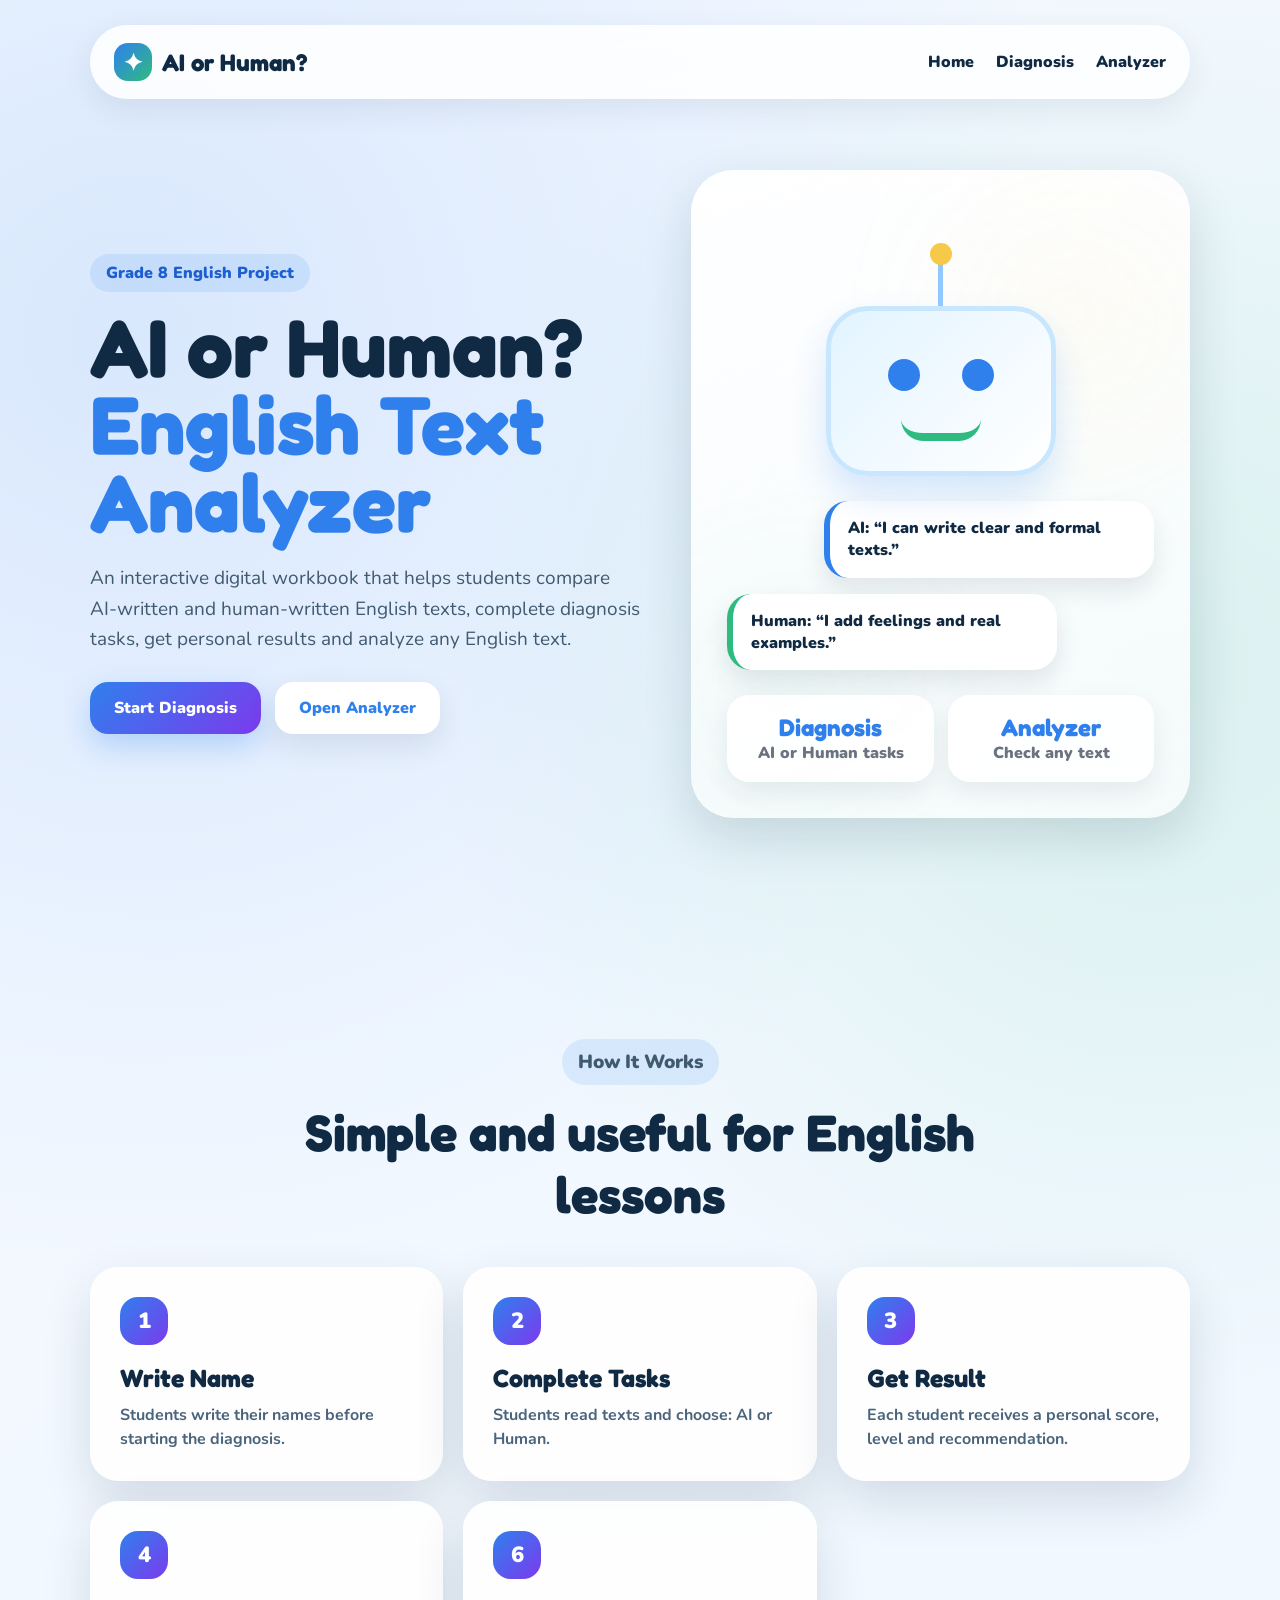
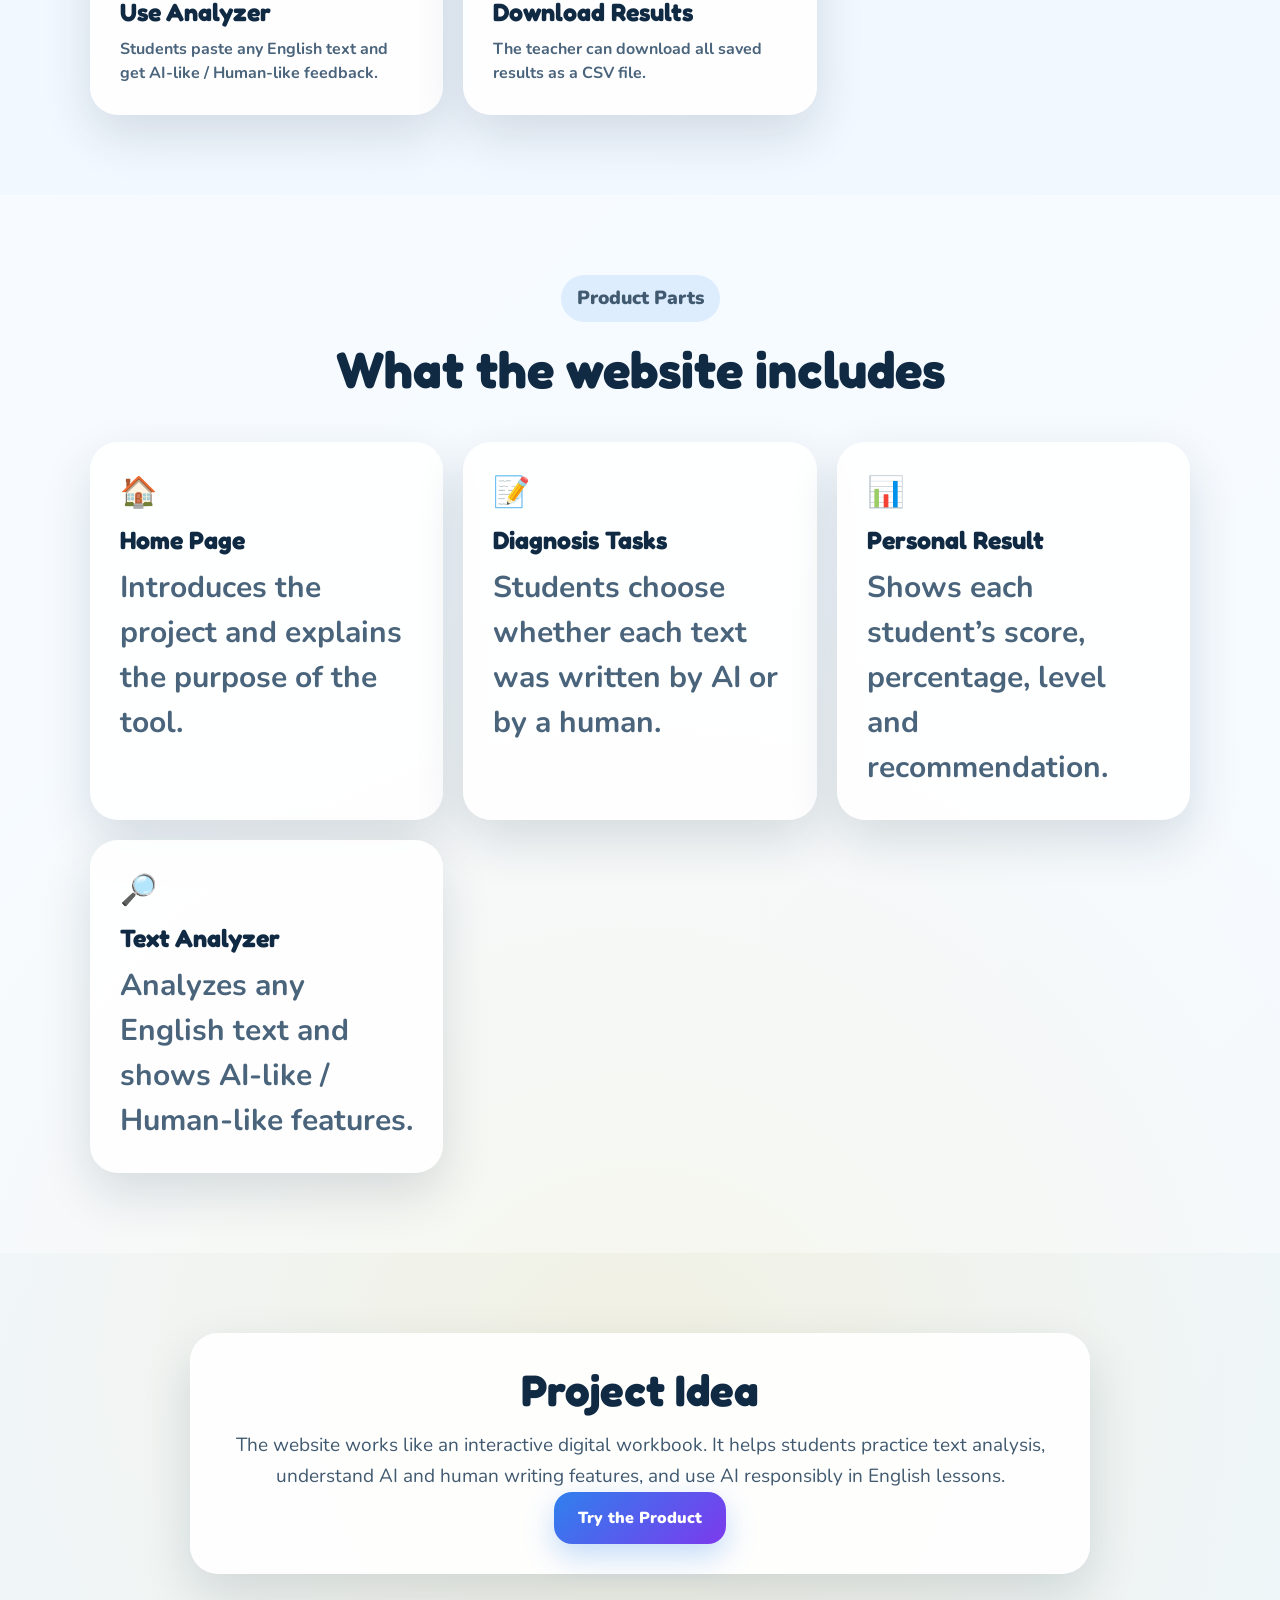
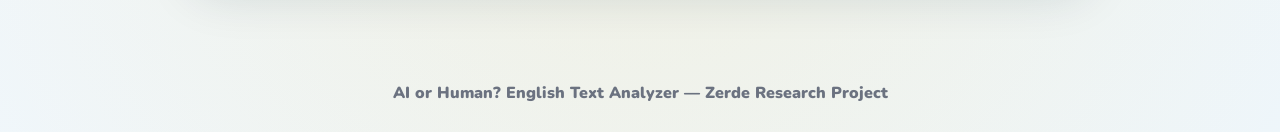
==== commit 494eaf83: "Update index.html" ====
--- a/index.html
+++ b/index.html
@@ -28,7 +28,7 @@
         <a href="index.html">Home</a>
         <a href="tasks.html">Diagnosis</a>
         <a href="analyzer.html">Analyzer</a>
-        <a href="teacher.html">Teacher</a>
+     
       </div>
     </nav>
 
@@ -121,11 +121,7 @@
           <p>Students paste any English text and get AI-like / Human-like feedback.</p>
         </div>
 
-        <div class="step-card">
-          <span>5</span>
-          <h3>Teacher Dashboard</h3>
-          <p>The teacher can see students’ names, scores, levels and dates.</p>
-        </div>
+      
 
         <div class="step-card">
           <span>6</span>
@@ -162,15 +158,7 @@
           <p>Analyzes any English text and shows AI-like / Human-like features.</p>
         </div>
 
-        <div class="part-card">
-          👩‍🏫 <b>Teacher Dashboard</b>
-          <p>Allows the teacher to see saved students’ results.</p>
-        </div>
-
-        <div class="part-card">
-          📥 <b>CSV Download</b>
-          <p>Downloads students’ results for classroom use.</p>
-        </div>
+        
       </div>
     </section>
 
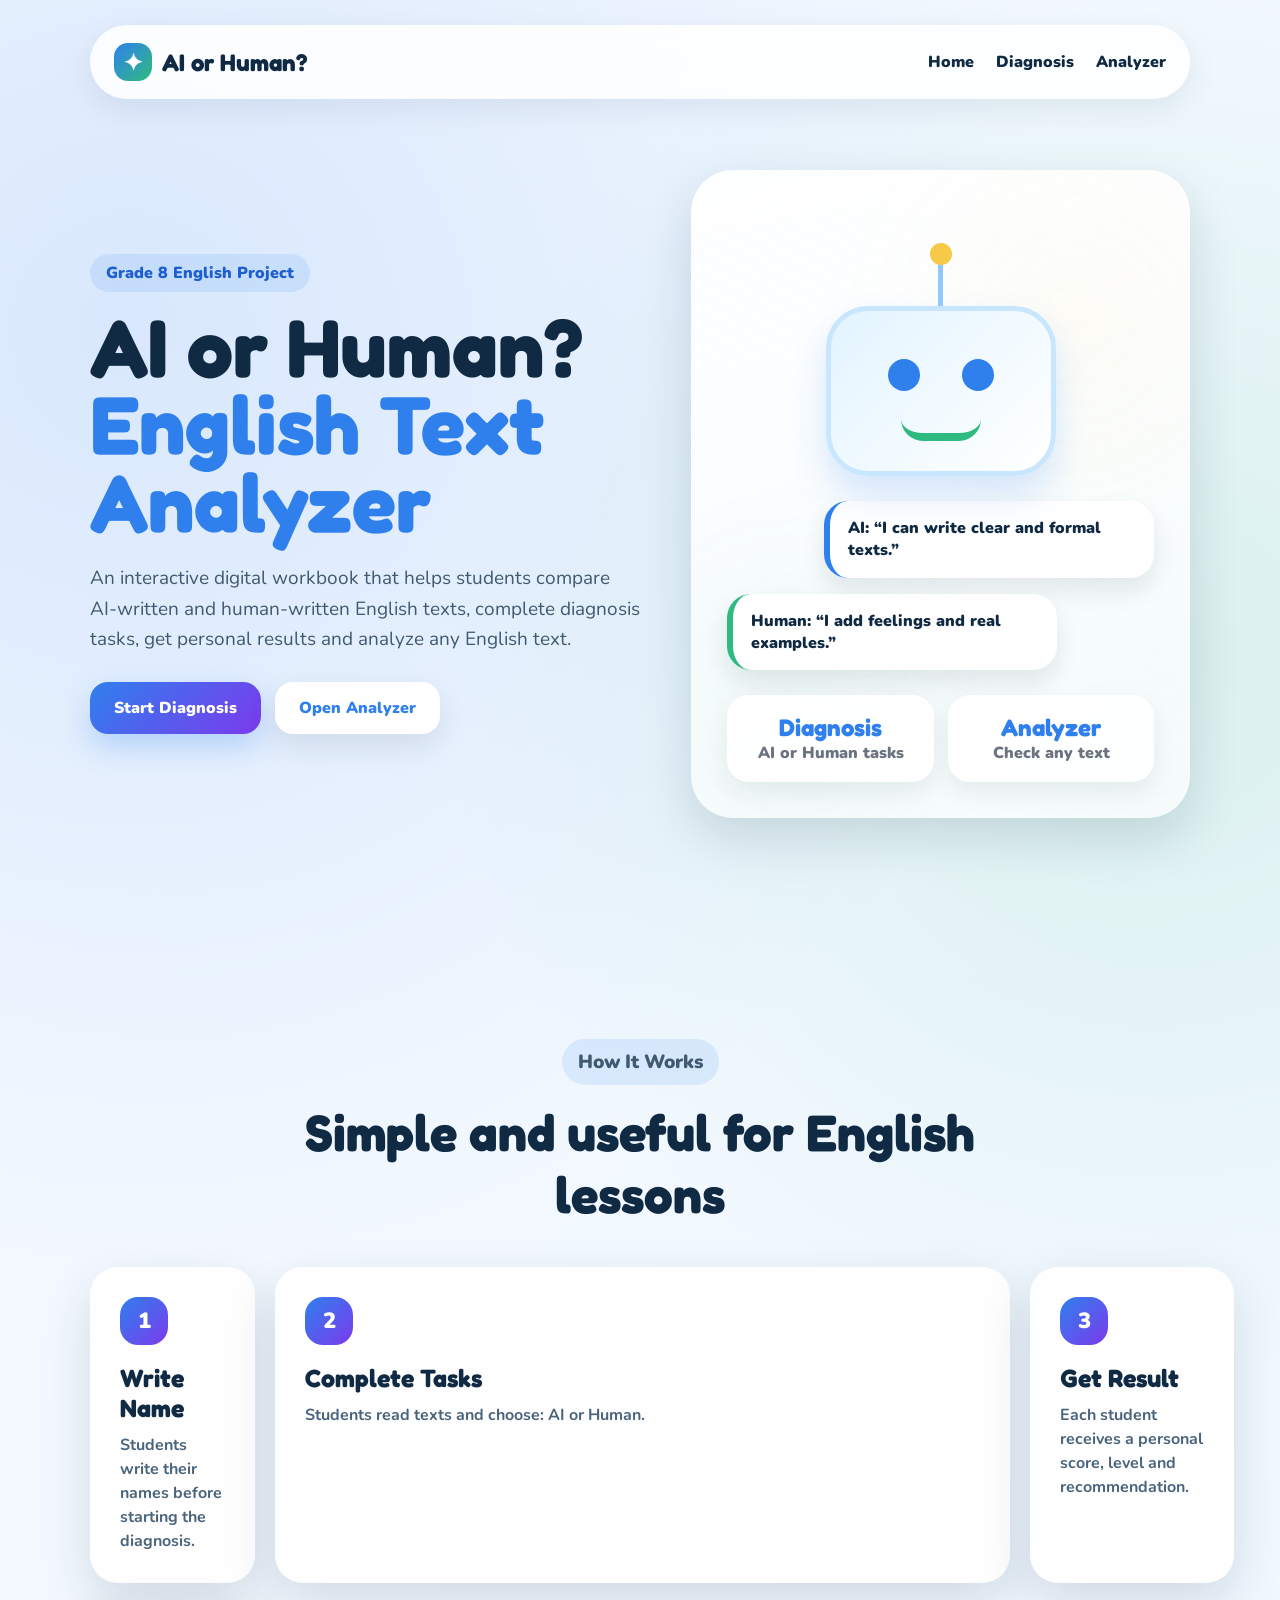
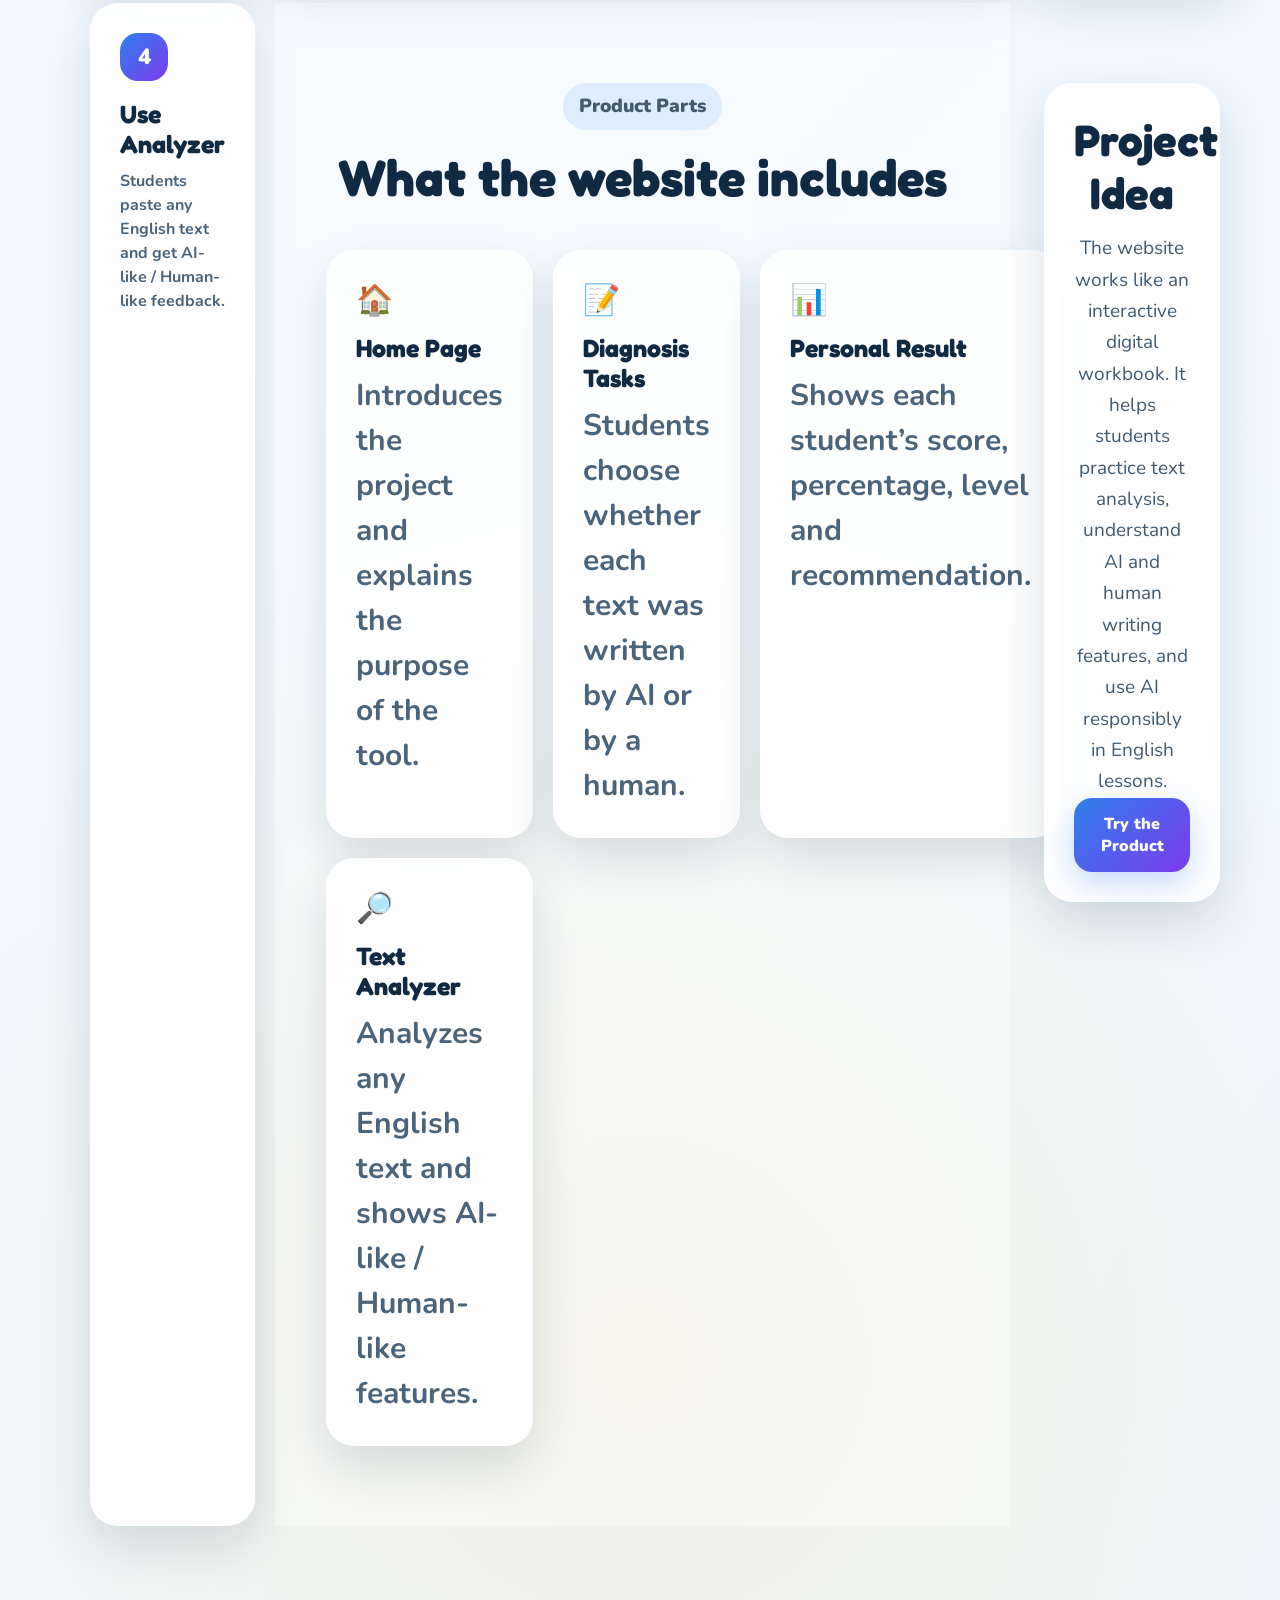
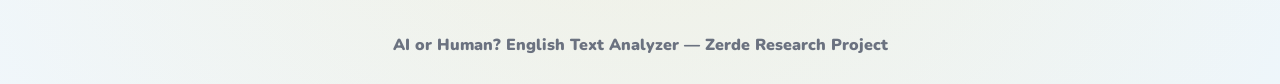
==== commit aa06c31c: "Update index.html" ====
--- a/index.html
+++ b/index.html
@@ -123,14 +123,6 @@
 
       
 
-        <div class="step-card">
-          <span>6</span>
-          <h3>Download Results</h3>
-          <p>The teacher can download all saved results as a CSV file.</p>
-        </div>
-      </div>
-    </section>
-
     <section class="section light-section">
       <div class="section-title">
         <p class="tag">Product Parts</p>
--- a/css/style.css
+++ b/css/style.css
@@ -820,3 +820,18 @@
     font-size: 58px;
   }
 }
+.option-btn {
+  background: white;
+  color: var(--dark);
+  border: 2px solid rgba(47,128,237,0.18);
+  box-shadow: 0 10px 22px rgba(16,42,67,0.08);
+}
+
+.option-btn:hover {
+  border-color: var(--blue);
+}
+
+.neutral-btn {
+  background: linear-gradient(135deg, #ffffff, #f4f8ff);
+  color: var(--dark);
+}
